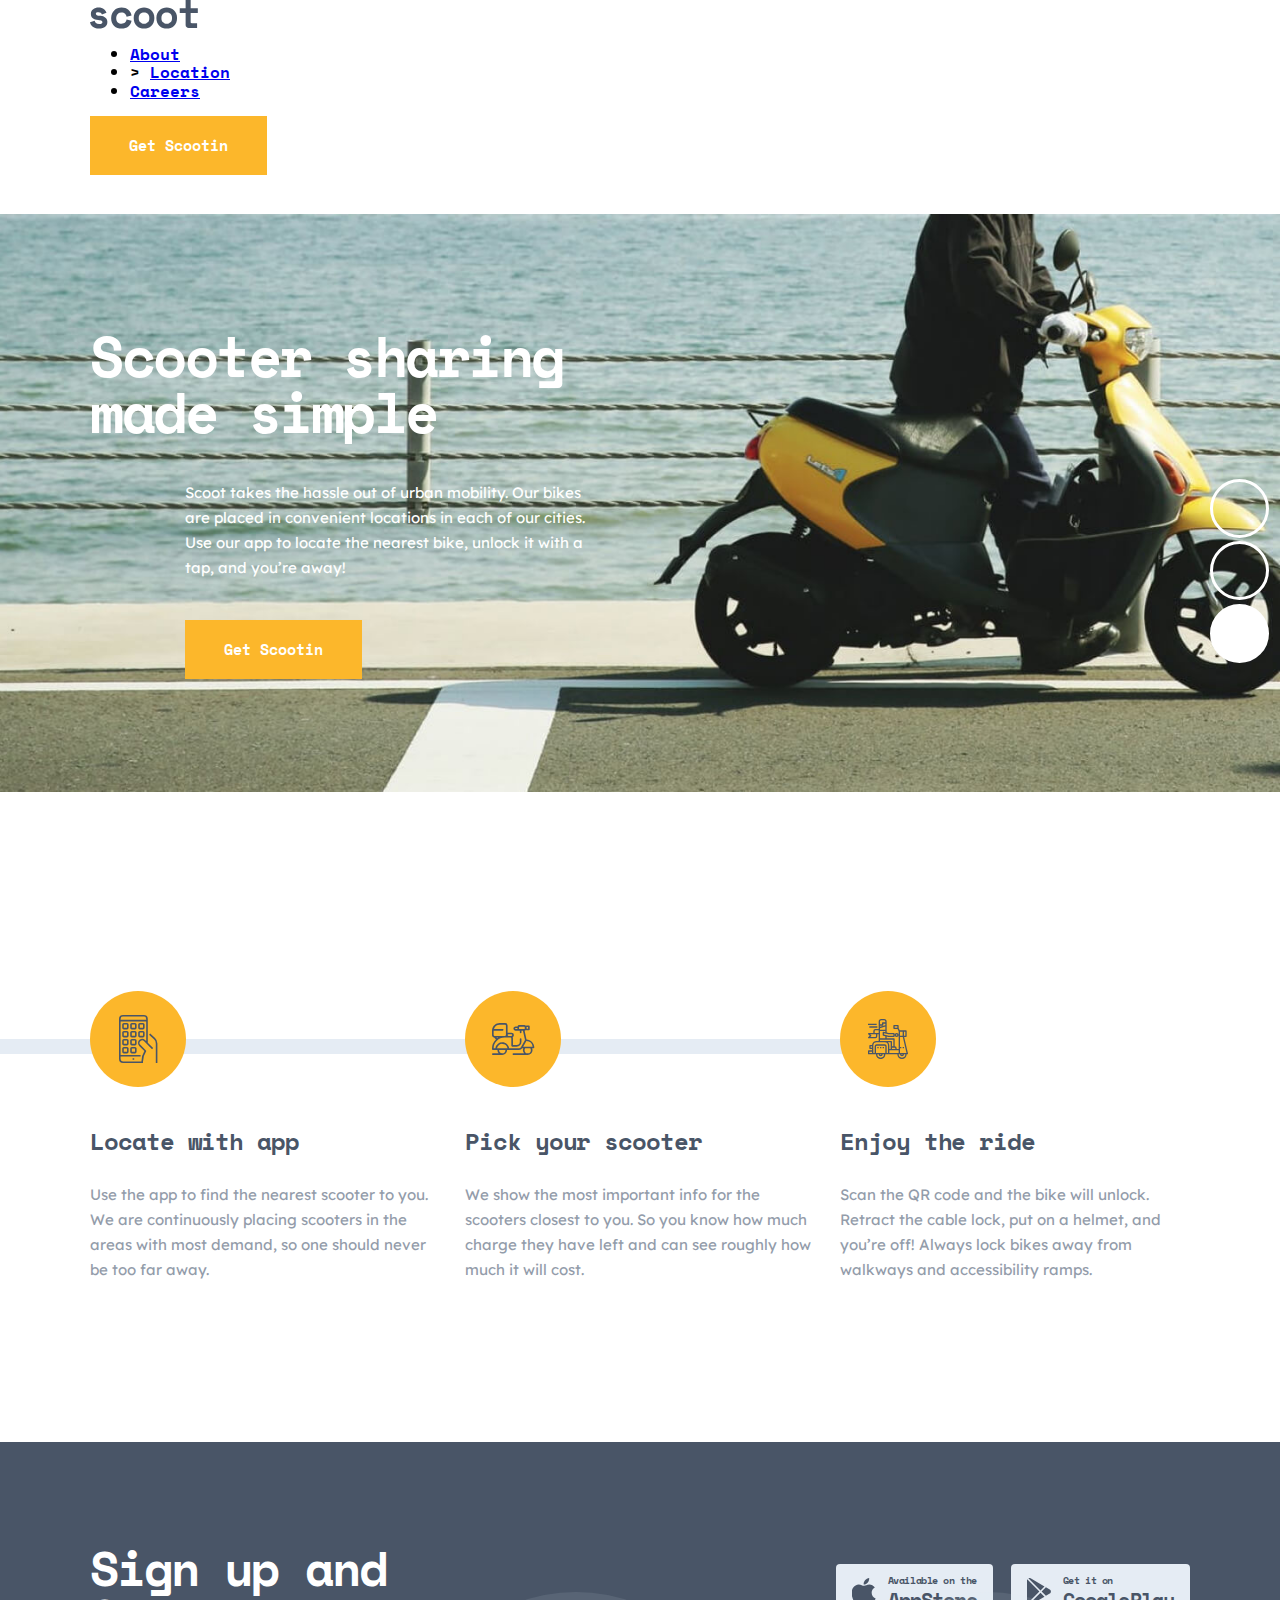
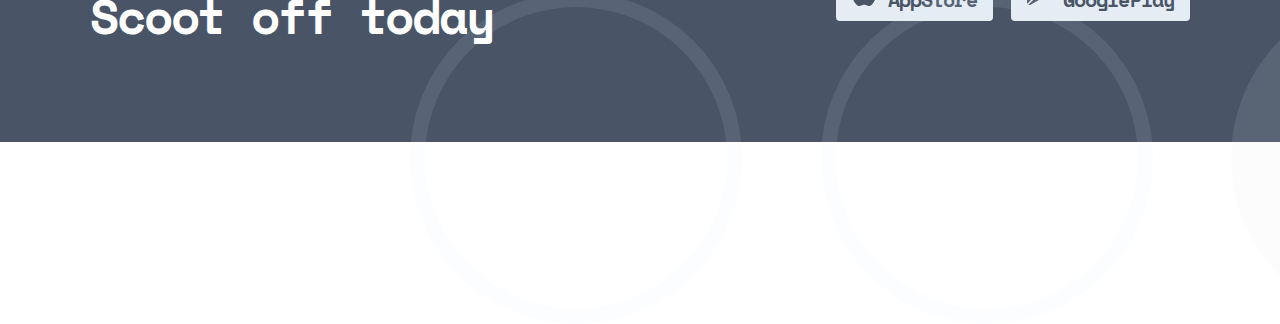
==== index.html @ a2cdd66a "Article finish" ====
<!DOCTYPE html>
<html lang="en">
<head>
    <meta charset="UTF-8">
    <meta http-equiv="X-UA-Compatible" content="IE=edge">
    <meta name="viewport" content="width=device-width, initial-scale=1.0">
    <title>scoot-multi-page-website</title>

    <link rel="stylesheet" href="./css/normalize.css">
    <link rel="stylesheet" href="./css/style.css">

    <!-- <link rel="stylesheet" href="./css/main.min.css"> -->
</head>
<body>

    <!-- Header start -->
    <header class="site-header">
        <header class="site-header">
            <div class="container">
                <div class="site-header__wrapper">
                    <div class="site-header__inner">
                        <a href="#">
                            <img src="./images/logo-black.svg" alt="site logo">
                        </a>
                        <nav class="sitenav">
                            <ul class="sitenav-list">
                            <li class="sitenav-item">
                                <a class="sitenav-link" href="#">About</a>
                                </li>
                                <li class="sitenav-item">>
                                    <a class="sitenav-link" href="#">Location</a>
                                </li>
                                <li class="sitenav-item">
                                <a class="sitenav-link" href="#">Careers</a>
                                </li>
                            </ul>
                        </nav>
                    </div>
                    <a class="scoot-link" href="#">Get Scootin</a>
                </div>
            </div>
        </header>
    </header>
    <!-- Header finish -->

    <!-- Main start -->
    <main class="site-main">
        <!-- Hero section start  -->
        <section class="hero-section">
            <div class="container">
                <div class="hero-section__textbox">
                    <h1 class="hero-section__text">
                        Scooter sharing made simple
                    </h1>
                    <div class="hero-section__descriptionbox">
                        <p class="hero-section__description">
                            Scoot takes the hassle out of urban mobility. Our bikes are placed in convenient locations in each of our cities. Use our app to locate the nearest bike, unlock it with a tap, and you’re away!
                        </p>
                        <a class="scoot-link" href="#">Get Scootin</a>
                    </div>
                </div>
                <div class="hero-section__circlebox">
                    <span class="hero-section__circle"></span>
                    <span class="hero-section__circle"></span>
                    <span class="hero-section__circle"></span>
                </div>
            </div>
        </section>
        <!-- Hero section finish  -->

        <section class="description-app">
            <div class="container">
                <span class="description-app__line"></span>
                <ul class="description-app__list">
                    <li class="description-app__item">
                        <h3 class="description-app__text">
                            Locate with app
                        </h3>
                        <p class="description-app__description">
                            Use the app to find the nearest scooter to you. We are continuously placing scooters in the areas with most demand, so one should never be too far away. 
                        </p>
                    </li>
                    <li class="description-app__item">
                        <h3 class="description-app__text">
                            Pick your scooter
                        </h3>
                        <p class="description-app__description">
                            We show the most important info for the scooters closest to you. So you know how much charge they have left and can see roughly how much it will cost.
                        </p>
                    </li>
                    <li class="description-app__item">
                        <h3 class="description-app__text">
                            Enjoy the ride
                        </h3>
                        <p class="description-app__description">
                            Scan the QR code and the bike will unlock. Retract the cable lock, put on a helmet, and you’re off! Always lock bikes away from walkways and accessibility ramps.
                        </p>
                    </li>
                </ul>

            </div>
        </section>

        


        <article class="site-article">
            <div class="container">
                <div class="site-article__box">
                    <div class="site-article__textbox">
                        <h2 class="site-article__text">
                            Sign up and Scoot off today
                        </h2>
                    </div>
                    <div class="site-article__links">
                        <a class="site-article__link site-article__link--apple" href="https://apps.apple.com/us/app/scoot-mobile/id898287610" target="blank">
                            <span class="site-article__link-textbox">
                                <span class="site-article__link-text">Available on the</span>
                                <span class="site-article__link-text site-article__link-text--bold">AppStore</span>
                            </span>
                        </a>
                        <a class="site-article__link site-article__link--google-play" href="https://play.google.com/store/apps/details?id=com.flyscoot.android&hl=ru&gl=US" target="blank">
                            <span class="site-article__link-textbox">
                                Get it on
                                <span class="site-article__link-text site-article__link-text--bold">GooglePlay</span>
                            </span>
                        </a>
                    </div>
                </div>
                <div class="site-article__circlebox">
                    <span class="site-article__circle"></span>
                    <span class="site-article__circle"></span>
                    <span class="site-article__circle"></span>
                </div>
            </div>
        </article>
    </main>
    <!-- Main finish  -->

    <!-- Footer start -->
    <footer class="site-footer">

    </footer>
    <!-- Footer finish -->
</body>
</html>
---- css/style.css ----
/* ROOT */
:root{
    --main-font-family: "Space Mono", "Courier New", monospace;
    --description-font-family:  "Lexend Deca", "Arial", sans-serif;
    --main-bold-font-weight: 700;
    --description-font-weight: 400;
    --main-body-bg-color: #fff;
    --main-link-bg-color: #fcb72b;
    --main-text-color: #495567;
    --main-description-color: #939caa;
    --main-details-bg-color: #F2F5F9;;
    --main-circle-bg-color: #e5ecf4;
}

@font-face {
    font-family: "Lexend Deca";
    font-style: normal;
    font-weight: 400;
    font-display: swap;
    src: 
    url("../fonts/lexend-deca-v17-latin-regular.woff2") format("woff2"), 
    url("../fonts/lexend-deca-v17-latin-regular.woff") format("woff"); 
}


@font-face {
    font-family: "Space Mono";
    font-style: normal;
    font-weight: 700;
    font-display: swap;
    src: 
    url("../fonts/space-mono-v11-latin-700.woff2") format("woff2"), 
    url("../fonts/space-mono-v11-latin-700.woff") format("woff"); 
}

*{
    box-sizing: border-box;
}

html{
    height: 100%;
}

img{
    display: block;
    height: auto;
}

body{
    display: flex;
    flex-direction: column;
    height: 100%;
    margin: 0;
    font-family: var(--main-font-family);
    font-weight: var(--main-bold-font-weight);
    background-color: var(--main-body-bg-color);
}

.container{
    max-width: 1140px;
    margin: 0 auto;
    padding: 0 20px;
}

/* PAGE 1: HOME-----------------------------------  */


.site-main{
    flex-grow: 1;
}

.hero-section {
    position: relative;
    top: 0;
    left: 0;
    padding-top: 153px;
    padding-bottom: 152px;
    background-image: url("../images/Hero-bg-img.jpg");
    background-repeat: no-repeat;
    background-size: contain;
    background-position: center;
}
@media
only screen and (-webkit-min-device-pixel-ratio: 2),
only screen and (   min--moz-device-pixel-ratio: 2),
only screen and (     -o-min-device-pixel-ratio: 2/1),
only screen and (        min-device-pixel-ratio: 2),
only screen and (                min-resolution: 192dpi),
only screen and (                min-resolution: 2dppx) {
    .hero-section{
        background-image: url("../images/Hero-bg-img@2x.jpg");
    }
}

.hero-section__textbox {
    width: 500px;
    margin-right: auto;
}

.hero-section__text {
    margin-top: 0;
    margin-bottom: 40px;
    font-size: 56px;
    line-height: 56px;

    letter-spacing: -2.5px;
    
    color: var(--main-body-bg-color);
}

.hero-section__descriptionbox {
    width: 405px;
    margin-left: auto;
}
.hero-section__descriptionbox::before {
    position: absolute;
    right: calc(50% + 525px);
    bottom: 292px;
    display: inline-block;
    width: 203px;
    height: 15px;
    background-image: url("../images/hero-yellow-line.svg");
    background-position: center;
    background-repeat: no-repeat;
    content: "";
}
.hero-section__descriptionbox::after {
    position: absolute;
    left: calc(50% - 20px);
    bottom: 157px;
    display: inline-block;
    width: 455px;
    height: 150px;
    background-image: url("../images/hero-arrow.svg");
    background-position: center;
    background-repeat: no-repeat;
    content: "";
}

.hero-section__description {
    margin-top: 0;
    margin-bottom: 40px;
    font-family: var(--description-font-family);
    font-weight: var(--description-font-weight);
    font-size: 15px;
    line-height: 25px;

    
    color: var(--main-body-bg-color);
}

.scoot-link {
    display: inline-block;
    width: 177px;   
    padding: 14px 14px;
    font-size: 15px;
    line-height: 25px;

    text-decoration: none;  
    text-align: center;
    
    color: var(--main-body-bg-color);
    background-color: var(--main-link-bg-color);
    border: 3px solid var(--main-link-bg-color);
    transition: 0.3s ease;
}
.scoot-link:hover {
    color: var(--main-link-bg-color);
    background-color: transparent;
}

.hero-section__circlebox {
    position: absolute;
    bottom: 165px;
    left: calc(50% + 570px);
}

.hero-section__circle {
    display: inline-block;
    width: 59px;
    height: 59px;
    border-radius: 50%;
    border: 3px solid var(--main-body-bg-color);
}
.hero-section__circle:last-child {
    background-color: var(--main-body-bg-color);
}

.description-app {
    position: relative;
    top: 0;
    left: 0;
    padding: 160px 0;
}

.description-app__line {
    position: absolute;
    z-index: -1;
    top: 208px;
    right: calc(50% - 215px);
    display: inline-block;
    width: 974px;
    height: 15px;
    background-color: var(--main-circle-bg-color);
}

.description-app__list {
    display: flex;
    align-items: center;
    justify-content: space-between;
    list-style: none;
    margin: 0;
    padding: 0;
}

.description-app__item {
    width: 350px;
}
.description-app__item:nth-child(2) {
    margin: 0 15px;
}
.description-app__item::before {
    display: block;
    width: 96px;
    height: 96px;
    background-color: var(--main-link-bg-color);
    border-radius: 50%;
    background-repeat: no-repeat;
    background-position: center;
    content: "";
}
.description-app__item:nth-child(1):before {
    background-image: url("../images/mini-phone.svg");
}
.description-app__item:nth-child(2):before {
    background-image: url("../images/mini-scoot.svg");
}
.description-app__item:nth-child(3):before {
    background-image: url("../images/mini-cooryer.svg");
}


.description-app__text {
    margin-top: 40px;
    margin-bottom: 27px;
    font-size: 24px;
    line-height: 28px;

    letter-spacing: -1.07143px;
    
    color: var(--main-text-color);
}

.description-app__description {
    margin: 0;
    font-family: var(--description-font-family);
    font-style: normal;
    font-weight: var(--description-font-weight);
    font-size: 15px;
    line-height: 25px;

    color: var(--main-description-color);
}






/* ARTICLE  */

.site-article {
    position: relative;
    top: 0;
    left: 0;
    padding: 102px 0;
    background-color: var(--main-text-color);
}

.site-article__box {
    display: flex;
    align-items: center;
    justify-content: space-between;
}

.site-article__textbox {
    width: 415px;
    margin-top: auto;
}

.site-article__text {
    margin: 0;
    font-size: 48px;
    line-height: 48px;

    letter-spacing: -2.14286px;
    
    color: var(--main-body-bg-color);
    
}

.site-article__links{
    display: flex;
    align-items: center;    
}

.site-article__link {
    display: flex;
    align-items: center;
    margin-left: 18px;
    padding: 9px 16px;
    font-size: 10px;
    line-height: 15px;

    text-decoration: none;
    letter-spacing: -0.446429px;
    
    color: var(--main-text-color);
    background-color: var(--main-circle-bg-color);
    border-radius: 4px;
}

.site-article__link-textbox{
    display: flex;
    flex-direction: column;
}


.site-article__link--apple:before {
    display: inline-block;
    width: 24.27px;
    height: 28px;
    margin-right: 12px;
    background-image: url("../images/apple.svg");
    background-repeat: no-repeat;
    background-position: center;
    content: "";
}
.site-article__link--google-play::before {
    display: inline-block;
    width: 24.27px;
    height: 28px;
    margin-right: 12px;
    background-image: url("../images/google-app-store.svg");
    background-repeat: no-repeat;
    background-position: center;
    content: "";
}

.site-article__link-text--bold {
    display: block;
    font-size: 20px;
    line-height: 24px;

    letter-spacing: -0.892857px;
    
    color: var(--main-text-color);
}


.site-article__circlebox {
    position: absolute;
    top: 150px;
    left: calc(50% - 230px);
    display: flex;
    align-items: center;
    justify-content: space-between;
    width: 1153px;
}

.site-article__circle {
    display: inline-block;
    width: 332px;
    height: 332px;
    opacity: 0.1;
    border: 15px solid var(--main-circle-bg-color);
    border-radius: 50%;
}
.site-article__circle:last-child {
    background-color: var(--main-circle-bg-color);
}


/* PAGE 2: ABOUT-----------------------------------  */




/* PAGE 3: CAREERS-----------------------------------  */





/* PAGE 4: LOCATION-----------------------------------  */
---- css/main.min.css ----
button,hr,input{overflow:visible}progress,sub,sup{vertical-align:baseline}[type=checkbox],[type=radio],legend{box-sizing:border-box;padding:0}html{line-height:1.15;-webkit-text-size-adjust:100%}body{margin:0}details,main{display:block}h1{font-size:2em;margin:.67em 0}hr{box-sizing:content-box;height:0}code,kbd,pre,samp{font-family:monospace,monospace;font-size:1em}a{background-color:transparent}abbr[title]{border-bottom:none;text-decoration:underline;text-decoration:underline dotted}b,strong{font-weight:bolder}small{font-size:80%}sub,sup{font-size:75%;line-height:0;position:relative}sub{bottom:-.25em}sup{top:-.5em}img{border-style:none}button,input,optgroup,select,textarea{font-family:inherit;font-size:100%;line-height:1.15;margin:0}button,select{text-transform:none}[type=button],[type=reset],[type=submit],button{-webkit-appearance:button}[type=button]::-moz-focus-inner,[type=reset]::-moz-focus-inner,[type=submit]::-moz-focus-inner,button::-moz-focus-inner{border-style:none;padding:0}[type=button]:-moz-focusring,[type=reset]:-moz-focusring,[type=submit]:-moz-focusring,button:-moz-focusring{outline:ButtonText dotted 1px}fieldset{padding:.35em .75em .625em}legend{color:inherit;display:table;max-width:100%;white-space:normal}textarea{overflow:auto}[type=number]::-webkit-inner-spin-button,[type=number]::-webkit-outer-spin-button{height:auto}[type=search]{-webkit-appearance:textfield;outline-offset:-2px}[type=search]::-webkit-search-decoration{-webkit-appearance:none}::-webkit-file-upload-button{-webkit-appearance:button;font:inherit}summary{display:list-item}[hidden],template{display:none}
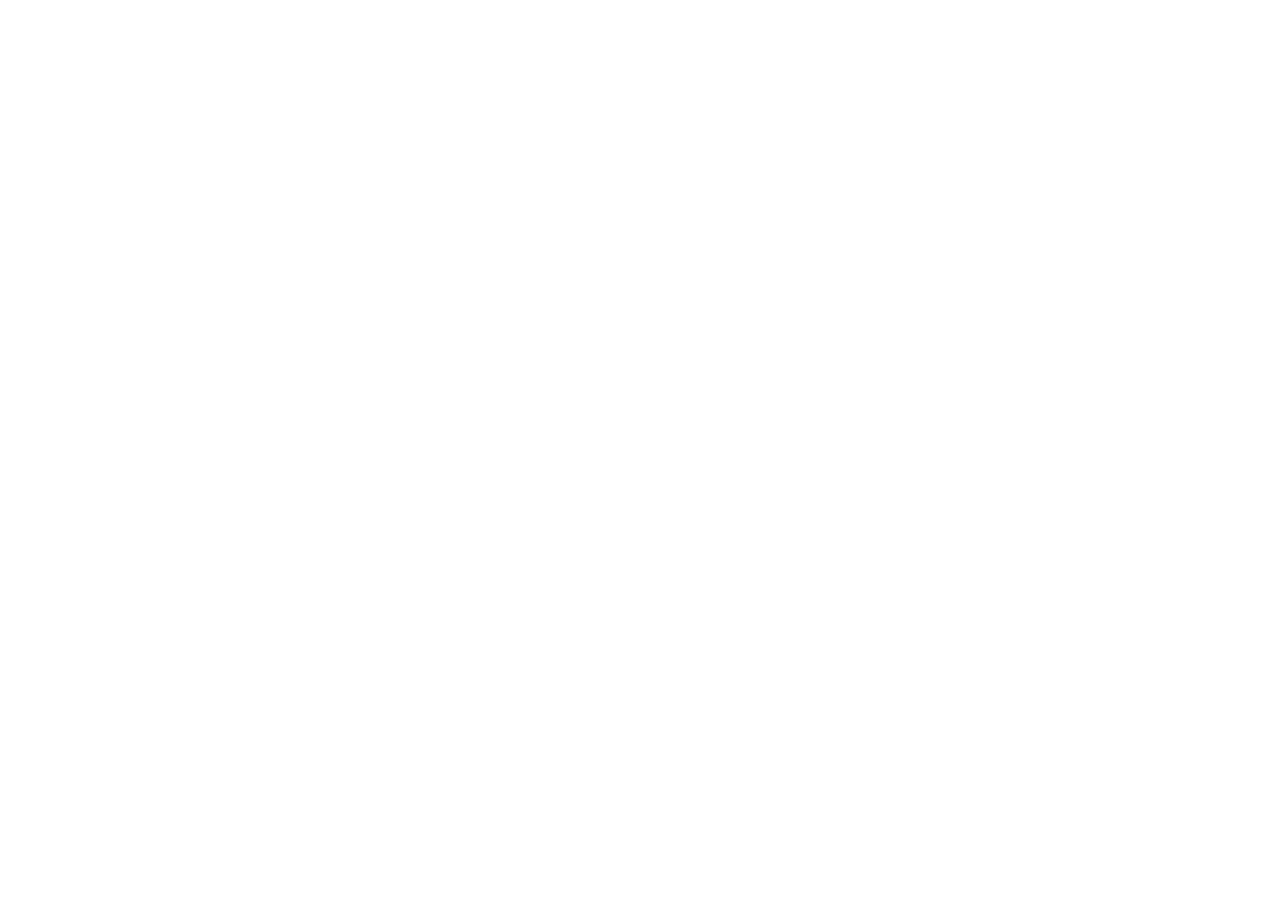
==== commit 08a50570: "add about page" ====
--- a/index.html
+++ b/index.html
@@ -4,143 +4,34 @@
     <meta charset="UTF-8">
     <meta http-equiv="X-UA-Compatible" content="IE=edge">
     <meta name="viewport" content="width=device-width, initial-scale=1.0">
-    <title>scoot-multi-page-website</title>
-
+    <title></title>
     <link rel="stylesheet" href="./css/normalize.css">
-    <link rel="stylesheet" href="./css/style.css">
-
+    <link rel="stylesheet" href="./css/main.css">
     <!-- <link rel="stylesheet" href="./css/main.min.css"> -->
 </head>
 <body>
+    <!-- site header start -->
+    <header class="site-header">
+        
+    </header>
+    <!-- site header finish -->
+    
+    <!-- site main start -->
+    <main class="site-main">
+        <!-- hero section start -->
+        <section class="hero">
+            
+        </section>
+        <!-- hero section finish -->
+        
+    </main>
+    <!-- site main finish -->
+    
+    <!-- site footer start -->
+    <footer class="site-footer">
+        
+    </footer>
+    <!-- site footer finish -->
 
-    <!-- Header start -->
-    <header class="site-header">
-        <header class="site-header">
-            <div class="container">
-                <div class="site-header__wrapper">
-                    <div class="site-header__inner">
-                        <a href="#">
-                            <img src="./images/logo-black.svg" alt="site logo">
-                        </a>
-                        <nav class="sitenav">
-                            <ul class="sitenav-list">
-                            <li class="sitenav-item">
-                                <a class="sitenav-link" href="#">About</a>
-                                </li>
-                                <li class="sitenav-item">>
-                                    <a class="sitenav-link" href="#">Location</a>
-                                </li>
-                                <li class="sitenav-item">
-                                <a class="sitenav-link" href="#">Careers</a>
-                                </li>
-                            </ul>
-                        </nav>
-                    </div>
-                    <a class="scoot-link" href="#">Get Scootin</a>
-                </div>
-            </div>
-        </header>
-    </header>
-    <!-- Header finish -->
-
-    <!-- Main start -->
-    <main class="site-main">
-        <!-- Hero section start  -->
-        <section class="hero-section">
-            <div class="container">
-                <div class="hero-section__textbox">
-                    <h1 class="hero-section__text">
-                        Scooter sharing made simple
-                    </h1>
-                    <div class="hero-section__descriptionbox">
-                        <p class="hero-section__description">
-                            Scoot takes the hassle out of urban mobility. Our bikes are placed in convenient locations in each of our cities. Use our app to locate the nearest bike, unlock it with a tap, and you’re away!
-                        </p>
-                        <a class="scoot-link" href="#">Get Scootin</a>
-                    </div>
-                </div>
-                <div class="hero-section__circlebox">
-                    <span class="hero-section__circle"></span>
-                    <span class="hero-section__circle"></span>
-                    <span class="hero-section__circle"></span>
-                </div>
-            </div>
-        </section>
-        <!-- Hero section finish  -->
-
-        <section class="description-app">
-            <div class="container">
-                <span class="description-app__line"></span>
-                <ul class="description-app__list">
-                    <li class="description-app__item">
-                        <h3 class="description-app__text">
-                            Locate with app
-                        </h3>
-                        <p class="description-app__description">
-                            Use the app to find the nearest scooter to you. We are continuously placing scooters in the areas with most demand, so one should never be too far away. 
-                        </p>
-                    </li>
-                    <li class="description-app__item">
-                        <h3 class="description-app__text">
-                            Pick your scooter
-                        </h3>
-                        <p class="description-app__description">
-                            We show the most important info for the scooters closest to you. So you know how much charge they have left and can see roughly how much it will cost.
-                        </p>
-                    </li>
-                    <li class="description-app__item">
-                        <h3 class="description-app__text">
-                            Enjoy the ride
-                        </h3>
-                        <p class="description-app__description">
-                            Scan the QR code and the bike will unlock. Retract the cable lock, put on a helmet, and you’re off! Always lock bikes away from walkways and accessibility ramps.
-                        </p>
-                    </li>
-                </ul>
-
-            </div>
-        </section>
-
-        
-
-
-        <article class="site-article">
-            <div class="container">
-                <div class="site-article__box">
-                    <div class="site-article__textbox">
-                        <h2 class="site-article__text">
-                            Sign up and Scoot off today
-                        </h2>
-                    </div>
-                    <div class="site-article__links">
-                        <a class="site-article__link site-article__link--apple" href="https://apps.apple.com/us/app/scoot-mobile/id898287610" target="blank">
-                            <span class="site-article__link-textbox">
-                                <span class="site-article__link-text">Available on the</span>
-                                <span class="site-article__link-text site-article__link-text--bold">AppStore</span>
-                            </span>
-                        </a>
-                        <a class="site-article__link site-article__link--google-play" href="https://play.google.com/store/apps/details?id=com.flyscoot.android&hl=ru&gl=US" target="blank">
-                            <span class="site-article__link-textbox">
-                                Get it on
-                                <span class="site-article__link-text site-article__link-text--bold">GooglePlay</span>
-                            </span>
-                        </a>
-                    </div>
-                </div>
-                <div class="site-article__circlebox">
-                    <span class="site-article__circle"></span>
-                    <span class="site-article__circle"></span>
-                    <span class="site-article__circle"></span>
-                </div>
-            </div>
-        </article>
-    </main>
-    <!-- Main finish  -->
-
-    <!-- Footer start -->
-    <footer class="site-footer">
-
-    </footer>
-    <!-- Footer finish -->
 </body>
 </html>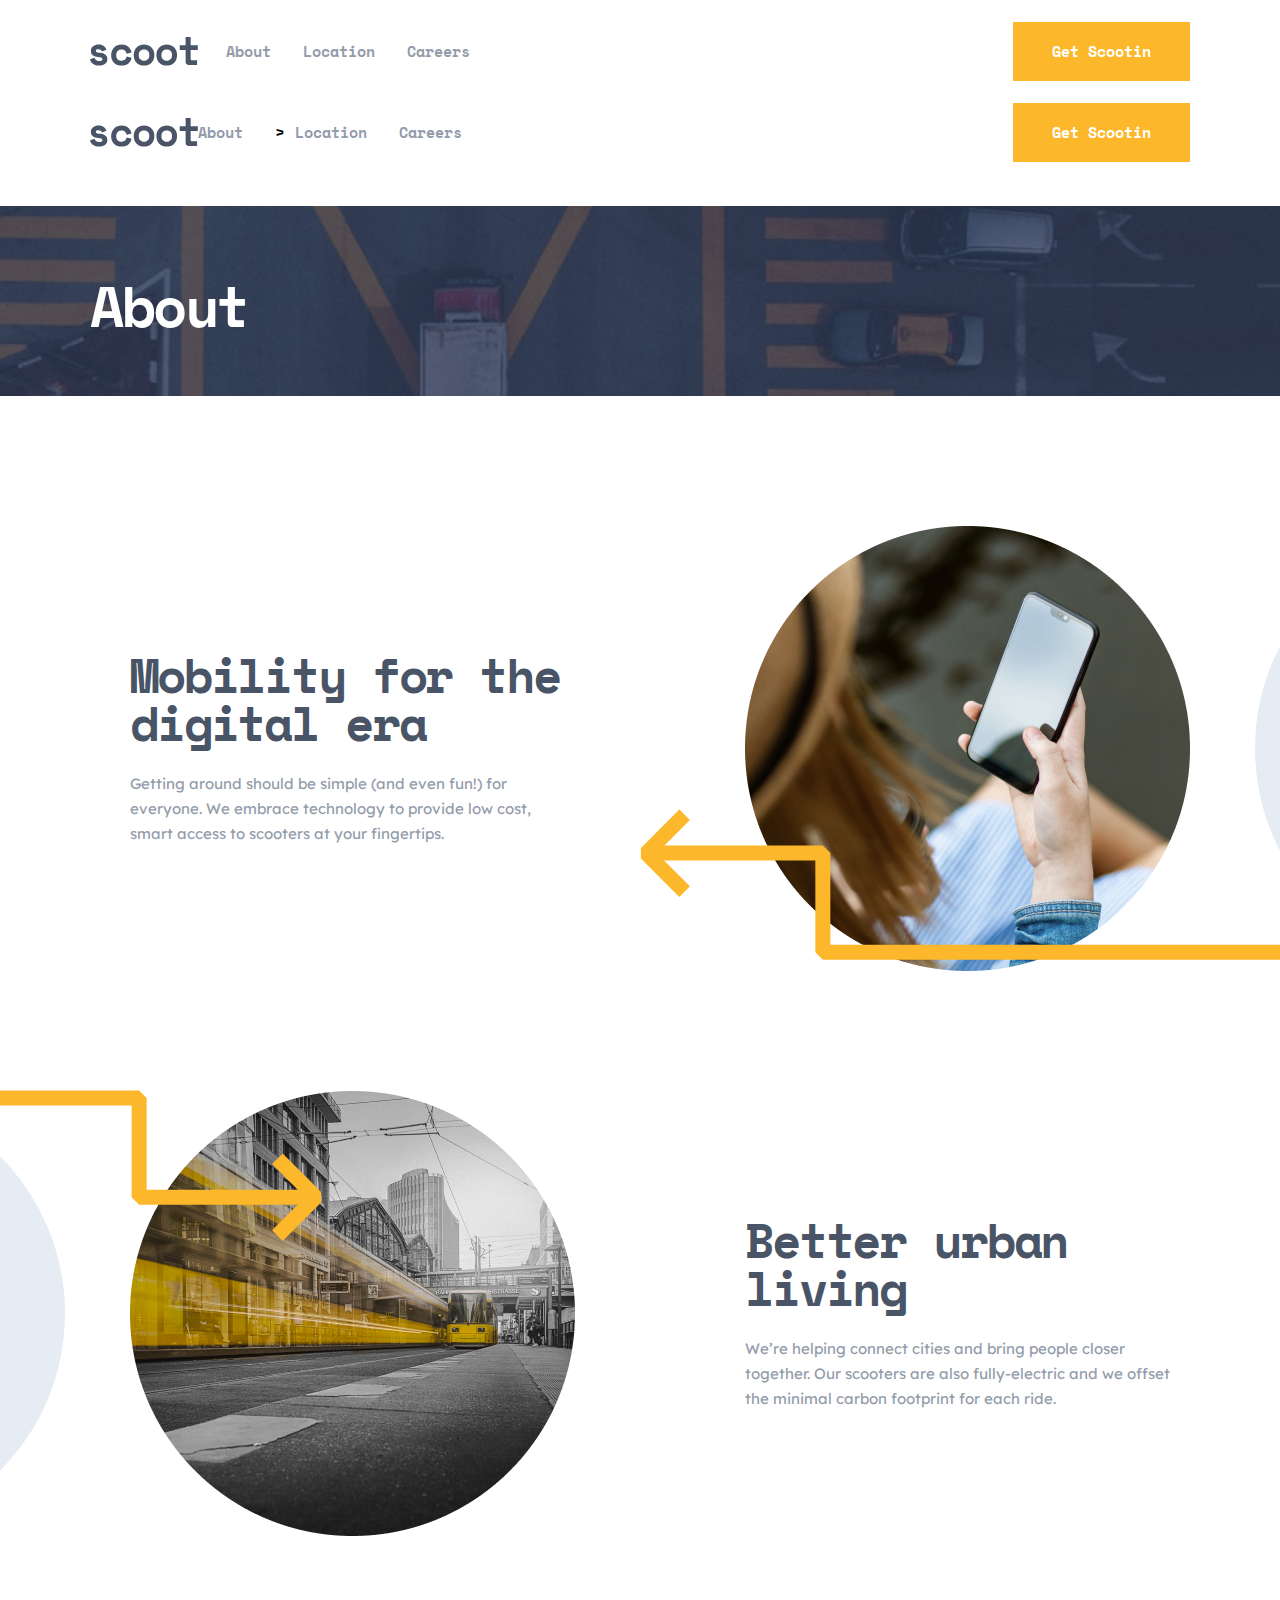
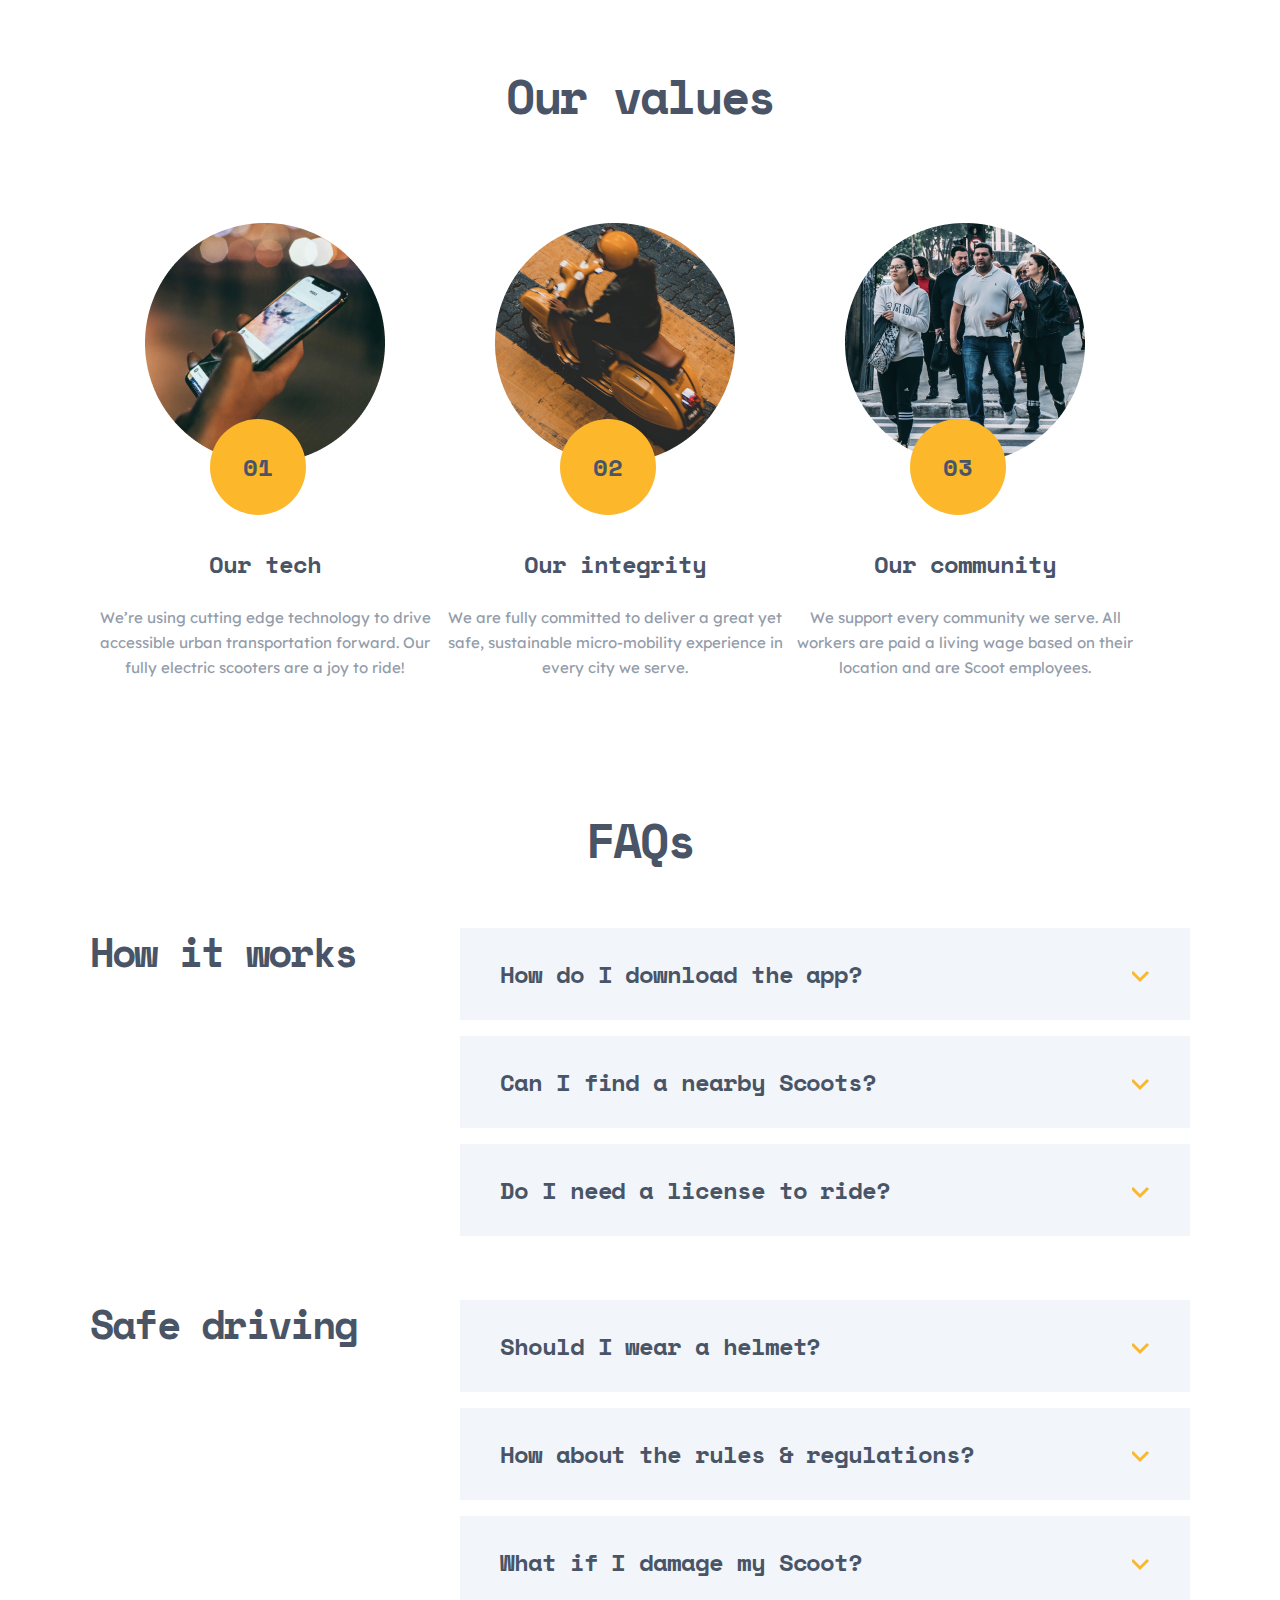
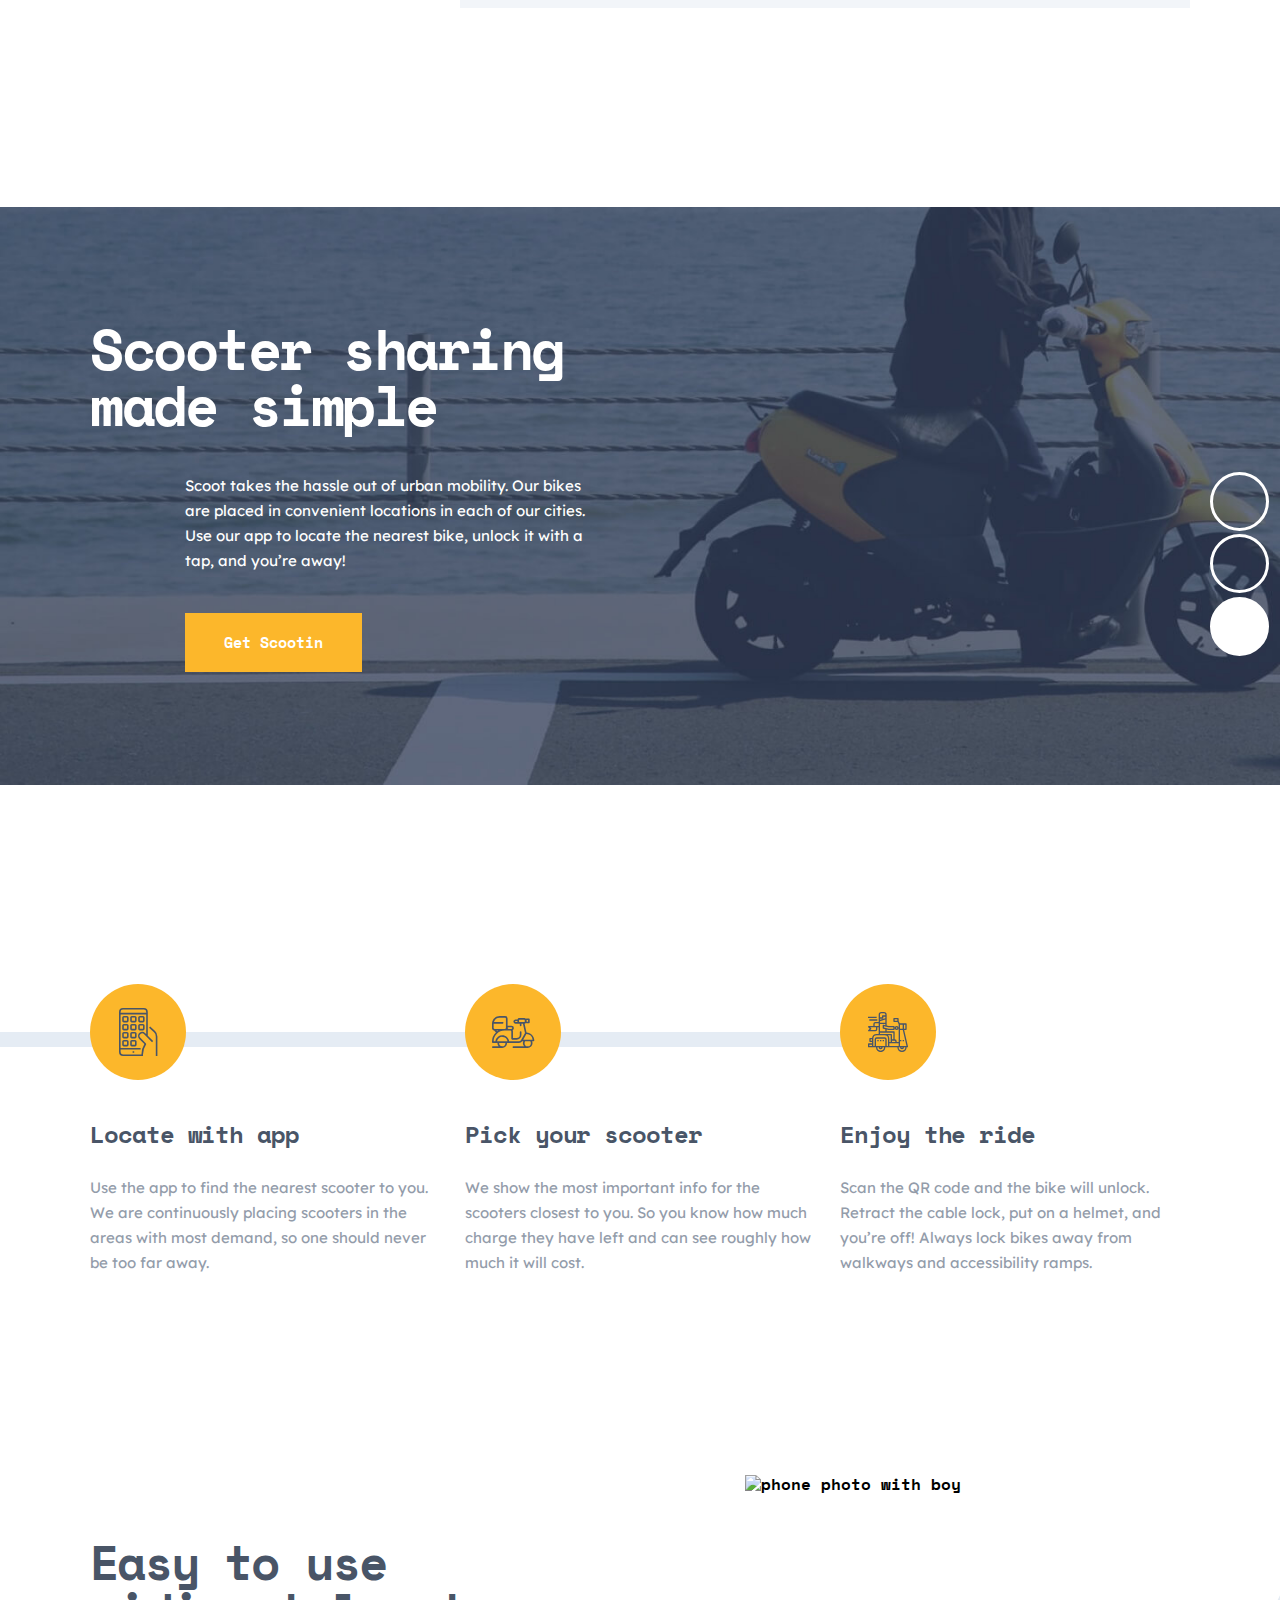
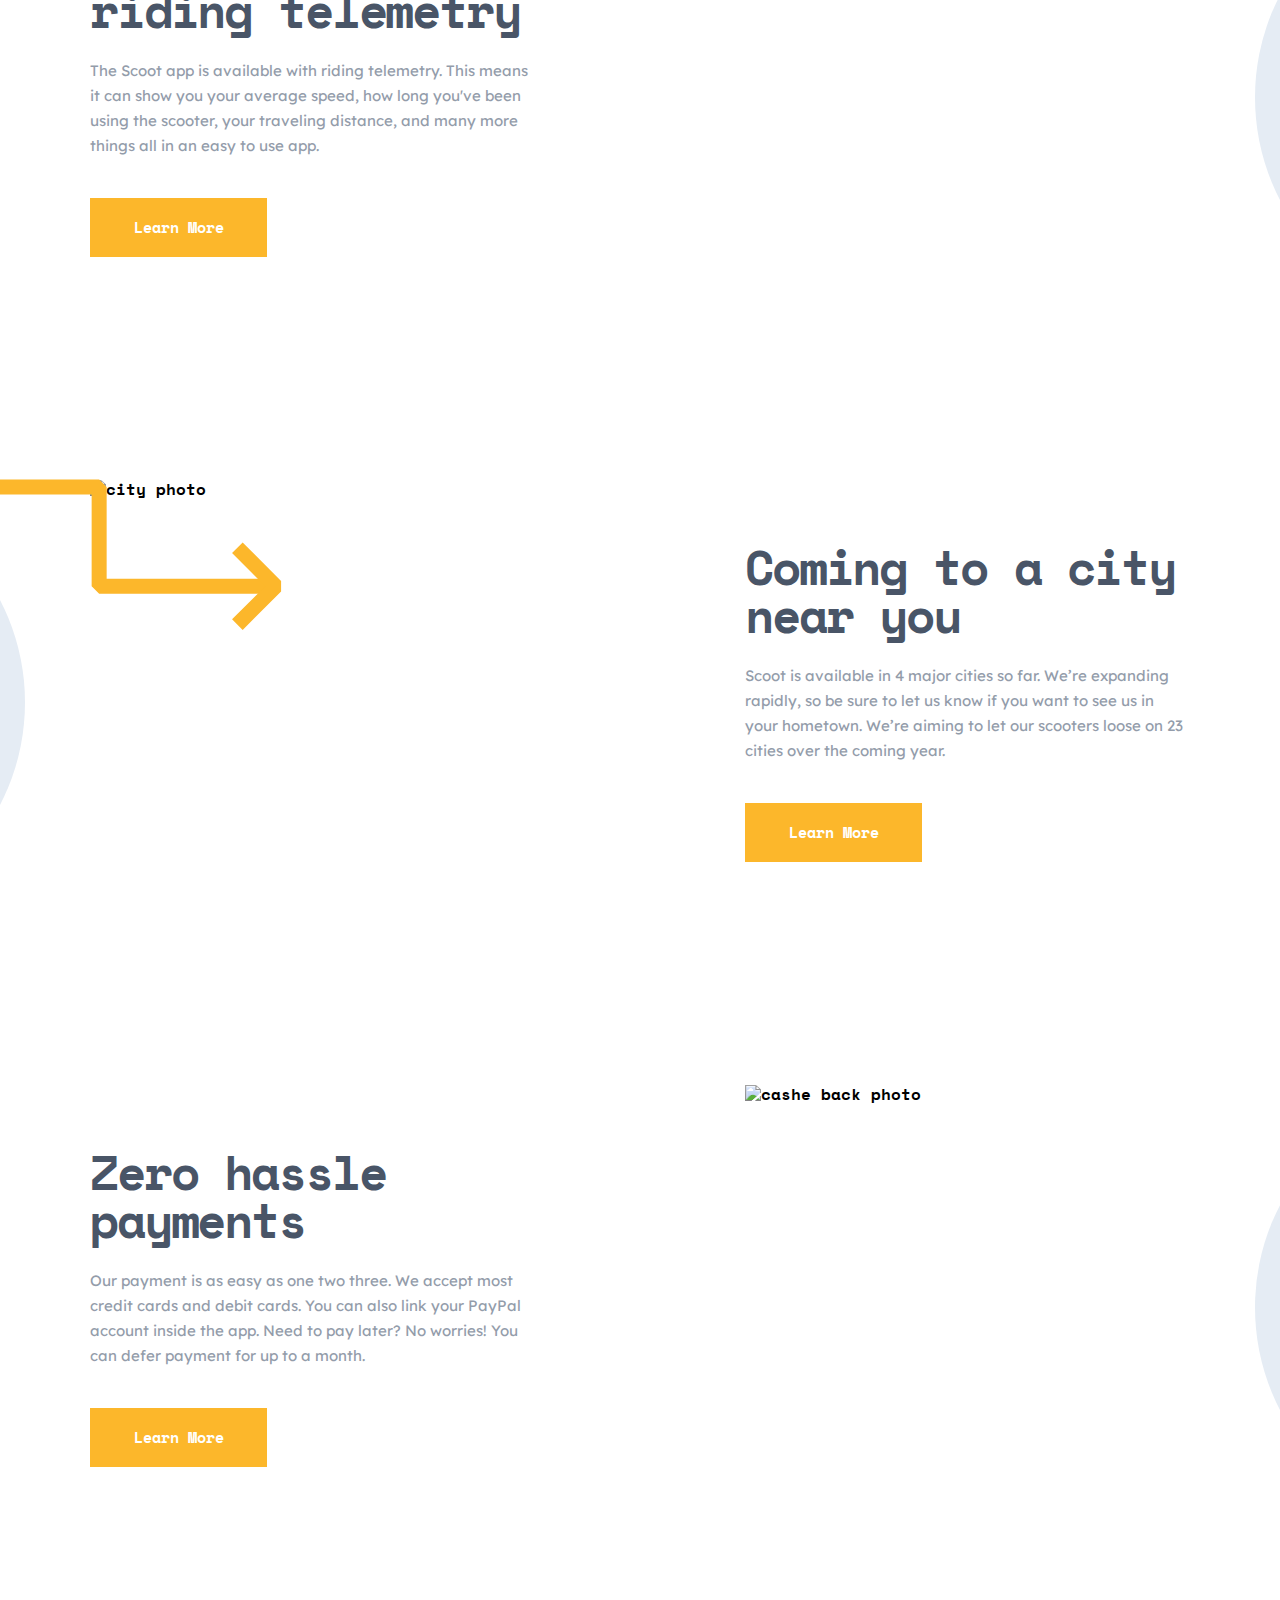
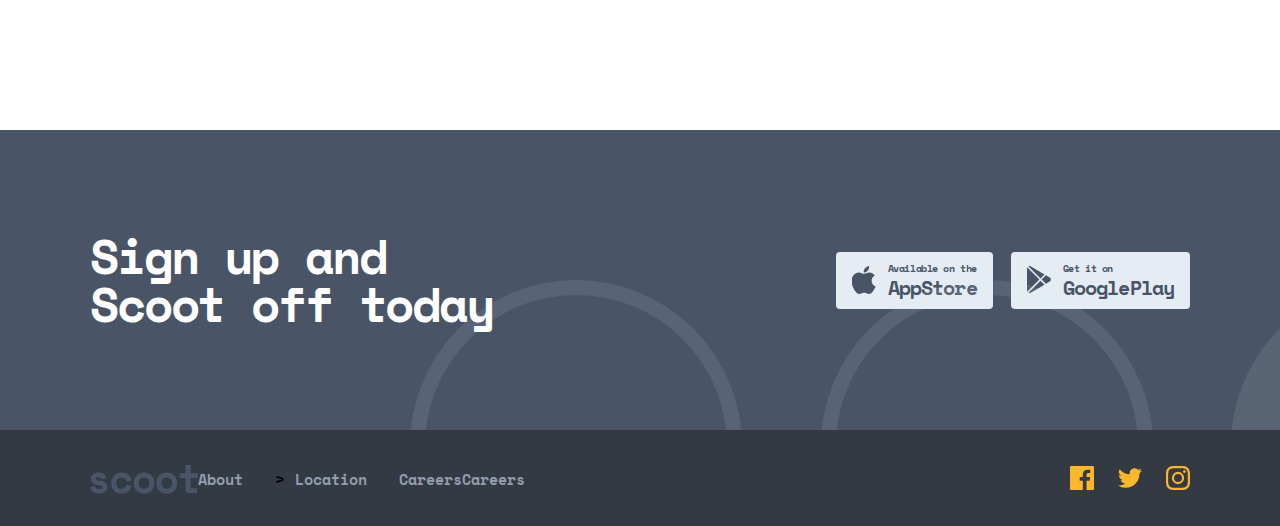
==== commit 6698c4f9: "Merge branch 'main' of https://github.com/AzamatXakimov/Scoot-multi-page-website" ====
--- a/index.html
+++ b/index.html
@@ -4,34 +4,366 @@
     <meta charset="UTF-8">
     <meta http-equiv="X-UA-Compatible" content="IE=edge">
     <meta name="viewport" content="width=device-width, initial-scale=1.0">
-    <title></title>
+    <title>scoot-multi-page-website</title>
+    
     <link rel="stylesheet" href="./css/normalize.css">
-    <link rel="stylesheet" href="./css/main.css">
+    <link rel="stylesheet" href="./css/style.css">
+    
     <!-- <link rel="stylesheet" href="./css/main.min.css"> -->
 </head>
 <body>
-    <!-- site header start -->
+    
+    <!-- Header start -->
     <header class="site-header">
-        
+        <div class="container">
+            <div class="site-header__wrapper">
+                <div class="site-header__inner">
+                    <a class="logo" href="#">
+                        <img class="logo-img" src="./images/logo-black.svg" alt="site logo">
+                    </a>
+                    <nav class="sitenav">
+                        <ul class="sitenav-list">
+                            <li class="sitenav-item">
+                                <a class="sitenav-link" href="#">About</a>
+                            </li>
+                            <li class="sitenav-item">
+                                <a class="sitenav-link" href="#">Location</a>
+                            </li>
+                            <li class="sitenav-item">
+                                <a class="sitenav-link" href="#">Careers</a>
+                            </li>
+                        </ul>
+                    </nav>
+                </div>
+                <a class="scoot-link" href="#">Get Scootin</a>
+            </div>
+        </div>
+        <header class="site-header">
+            <div class="container">
+                <div class="site-header__wrapper">
+                    <div class="site-header__inner">
+                        <a href="#">
+                            <img src="./images/logo-black.svg" alt="site logo">
+                        </a>
+                        <nav class="sitenav">
+                            <ul class="sitenav-list">
+                            <li class="sitenav-item">
+                                <a class="sitenav-link" href="#">About</a>
+                                </li>
+                                <li class="sitenav-item">>
+                                    <a class="sitenav-link" href="#">Location</a>
+                                </li>
+                                <li class="sitenav-item">
+                                <a class="sitenav-link" href="#">Careers</a>
+                                </li>
+                            </ul>
+                        </nav>
+                    </div>
+                    <a class="scoot-link" href="#">Get Scootin</a>
+                </div>
+            </div>
+        </header>
     </header>
-    <!-- site header finish -->
-    
-    <!-- site main start -->
+    <!-- Header finish -->
+    
+    <!-- Main start -->
     <main class="site-main">
-        <!-- hero section start -->
-        <section class="hero">
-            
-        </section>
-        <!-- hero section finish -->
+        <!-- Hero section start  -->
+        <section class="about-hero">
+            <div class="container">
+                <h2 class="about-hero__title">About</h2>
+                <ul class="about-hero__list">
+                    <li class="about-hero__item">
+                        <img class="about-hero__item-img" src="./images/phone.png" alt="phone photo with girl">
+                        <div class="about-hero__item-inner">
+                            <h3 class="about-hero__item-title">Mobility for the digital era</h3>
+                            <p class="about-hero__item-desc">Getting around should be simple (and even fun!) for everyone. We embrace technology to provide low cost, smart access to scooters at your fingertips.</p>
+                        </div>
+                    </li>
+                    <li class="about-hero__item">
+                        <img class="about-hero__item-img" src="./images/bus.png" alt="bus photo">
+                        <div class="about-hero__item-inner">
+                            <h3 class="about-hero__item-title">Better urban living</h3>
+                            <p class="about-hero__item-desc">We’re helping connect cities and bring people closer together. Our scooters are also fully-electric and we offset the minimal carbon footprint for each ride.</p>
+                        </div>
+                    </li>
+                </ul>
+            </div>
+        </section>
+        <!-- Hero section finish  -->
+        
+        
+        
+        
+        <!-- our values section start  -->
+        <section class="our-values">
+            <div class="container">
+                <h2 class="our-values__title">Our values</h2>
+                <ul class="our-values__list">
+                    <li class="our-values__item">
+                        <img class="our-values__item-img" src="./images/iphone.png" alt="decoration img">
+                        <span class="our-values__item-number">01</span>
+                        <h3 class="our-values__item-title">Our tech</h3>
+                        <p class="our-values__item-desc">We’re using cutting edge technology to drive accessible urban transportation forward. Our fully electric scooters are a joy to ride!</p>
+                    </li>
+                    <li class="our-values__item">
+                        <img class="our-values__item-img" src="./images/motocicle.png" alt="decoration img">
+                        <span class="our-values__item-number">02</span>
+                        <h3 class="our-values__item-title">Our integrity</h3>
+                        <p class="our-values__item-desc">We are fully committed to deliver a great yet safe, sustainable micro-mobility experience in every city we serve.</p>
+                    </li>
+                    <li class="our-values__item">
+                        <img class="our-values__item-img" src="./images/peoples.png" alt="decoration img">
+                        <span class="our-values__item-number">03</span>
+                        <h3 class="our-values__item-title">Our community</h3>
+                        <p class="our-values__item-desc">We support every community we serve. All workers are paid a living wage based on their location and are Scoot employees.</p>
+                    </li>
+                </ul>
+            </div>
+        </section>
+        <!-- our values section finish  -->
+        
+        <!-- faqs section start -->
+        <section class="faqs">
+            <div class="container">
+                <h2 class="faqs__title">FAQs</h2>
+                <div class="faqs__wrapper">
+                    <h3 class="faqs__text">How it works</h3>
+                    <div class="faqs__inner">
+                        <details class="faqs__item">
+                            <summary class="faqs__item-title">How do I download the app?</summary>
+                            <p class="faqs__item-desc">To download the Scoot app, you can search “Scoot” in both the App and Google Play stores. An even simpler way to do it would be to click the relevant link at the bottom of this page and you’ll be re-directed to the correct page.</p>
+                        </details>
+                        <details class="faqs__item">
+                            <summary class="faqs__item-title">Can I find a nearby Scoots?</summary>
+                            <p class="faqs__item-desc">To download the Scoot app, you can search “Scoot” in both the App and Google Play stores. An even simpler way to do it would be to click the relevant link at the bottom of this page and you’ll be re-directed to the correct page.</p>
+                        </details>
+                        <details class="faqs__item faqs__item--last-item">
+                            <summary class="faqs__item-title">Do I need a license to ride?</summary>
+                            <p class="faqs__item-desc">To download the Scoot app, you can search “Scoot” in both the App and Google Play stores. An even simpler way to do it would be to click the relevant link at the bottom of this page and you’ll be re-directed to the correct page.</p>
+                        </details>
+                    </div>
+                </div>
+                <div class="faqs__wrapper faqs__wrapper--safe-driving">
+                    <h3 class="faqs__text">Safe driving</h3>
+                    <div class="faqs__inner">
+                        <details class="faqs__item">
+                            <summary class="faqs__item-title">Should I wear a helmet?</summary>
+                            <p class="faqs__item-desc">Yes, please do! All cities have different laws. But we strongly strongly strongly recommend always wearing a helmet regardless of the local laws. We like you and we want you to be as safe as possible while Scooting.</p>
+                        </details>
+                        <details class="faqs__item">
+                            <summary class="faqs__item-title">How about the rules & regulations?</summary>
+                            <p class="faqs__item-desc">Yes, please do! All cities have different laws. But we strongly strongly strongly recommend always wearing a helmet regardless of the local laws. We like you and we want you to be as safe as possible while Scooting.</p>
+                        </details>
+                        <details class="faqs__item faqs__item--last-item">
+                            <summary class="faqs__item-title">What if I damage my Scoot?</summary>
+                            <p class="faqs__item-desc">Yes, please do! All cities have different laws. But we strongly strongly strongly recommend always wearing a helmet regardless of the local laws. We like you and we want you to be as safe as possible while Scooting.</p>
+                        </details>
+                    </div>
+                </div>
+            </div>
+        </section>
+        <!-- faqs section finish -->
+        
+        
+        <!-- site article start -->
+        <section class="hero-section">
+            <div class="container">
+                <div class="hero-section__textbox">
+                    <h1 class="hero-section__text">
+                        Scooter sharing made simple
+                    </h1>
+                    <div class="hero-section__descriptionbox">
+                        <p class="hero-section__description">
+                            Scoot takes the hassle out of urban mobility. Our bikes are placed in convenient locations in each of our cities. Use our app to locate the nearest bike, unlock it with a tap, and you’re away!
+                        </p>
+                        <a class="scoot-link" href="#">Get Scootin</a>
+                    </div>
+                </div>
+                <div class="hero-section__circlebox">
+                    <span class="hero-section__circle"></span>
+                    <span class="hero-section__circle"></span>
+                    <span class="hero-section__circle"></span>
+                </div>
+            </div>
+        </section>
+        <!-- Hero section finish  -->
+
+        <section class="description-app">
+            <div class="container">
+                <h2 class="visually-hidden">About app</h2>
+                <span class="description-app__line"></span>
+                <ul class="description-app__list">
+                    <li class="description-app__item">
+                        <h3 class="description-app__text">
+                            Locate with app
+                        </h3>
+                        <p class="description-app__description">
+                            Use the app to find the nearest scooter to you. We are continuously placing scooters in the areas with most demand, so one should never be too far away. 
+                        </p>
+                    </li>
+                    <li class="description-app__item">
+                        <h3 class="description-app__text">
+                            Pick your scooter
+                        </h3>
+                        <p class="description-app__description">
+                            We show the most important info for the scooters closest to you. So you know how much charge they have left and can see roughly how much it will cost.
+                        </p>
+                    </li>
+                    <li class="description-app__item">
+                        <h3 class="description-app__text">
+                            Enjoy the ride
+                        </h3>
+                        <p class="description-app__description">
+                            Scan the QR code and the bike will unlock. Retract the cable lock, put on a helmet, and you’re off! Always lock bikes away from walkways and accessibility ramps.
+                        </p>
+                    </li>
+                </ul>
+
+            </div>
+        </section>
+
+        <section class="our-advantages">
+            <div class="container">
+                <ul class="our-advantages__list">
+                    <li class="our-advantages__item">
+                        <img class="our-advantages__item-img" src="./images/order-by-phone.png" 
+                        width="445"
+                        height="445"
+                        srcset="./images/order-by-phone.png 1x , ./images/order-by-phone@2x.png 2x"
+                        alt="phone photo with boy">
+                        <div class="our-advantages__item-inner">
+                            <h3 class="our-advantages__item-title">
+                                Easy to use
+                                riding telemetry
+                            </h3>
+                            <p class="our-advantages__item-desc">
+                                The Scoot app is available with riding telemetry. This means it can show you your average speed, how long you've been using the scooter, your traveling distance, and many more things all in an easy to use app.
+                            </p>
+                            <a class="scoot-link" href="#">Learn More</a>
+                        </div>
+                    </li>
+                    <li class="our-advantages__item">
+                        <img class="our-advantages__item-img" src="./images/city.png" 
+                        width="445"
+                        height="445"
+                        srcset="./images/city.png 1x , ./images/city@2x.png 2x"
+                        alt="city photo">
+                        <div class="our-advantages__item-inner">
+                            <h3 class="our-advantages__item-title">
+                                Coming to a city near you
+                            </h3>
+                            <p class="our-advantages__item-desc">
+                                Scoot is available in 4 major cities so far. We’re expanding rapidly, so be sure to let us know if you want to see us in your hometown. We’re aiming to let our scooters loose on 23 cities over the coming year.
+                            </p>
+                            <a class="scoot-link" href="#">Learn More</a>
+                        </div>
+                    </li>
+                    <li class="our-advantages__item">
+                        <img class="our-advantages__item-img" src="./images/cashe-back.png" 
+                        width="445"
+                        height="445"
+                        srcset="./images/cashe-back.png 1x , ./images/cashe-back@2x.png 2x"
+                        alt="cashe back photo">
+                        <div class="our-advantages__item-inner">
+                            <h3 class="our-advantages__item-title">
+                                Zero hassle payments
+                            </h3>
+                            <p class="our-advantages__item-desc">
+                                Our payment is as easy as one two three. We accept most credit cards and debit cards. You can also link your PayPal account inside the app. Need to pay later? No worries! You can defer payment for up to a month.
+                            </p>
+                            <a class="scoot-link" href="#">Learn More</a>
+                        </div>
+                    </li>
+                </ul>
+            </div>
+        </section>
+
+
+        <article class="site-article">
+            <div class="container">
+                <div class="site-article__box">
+                    <div class="site-article__textbox">
+                        <h2 class="site-article__text">
+                            Sign up and Scoot off today
+                        </h2>
+                    </div>
+                    <div class="site-article__links">
+                        <a class="site-article__link site-article__link--apple" href="https://apps.apple.com/us/app/scoot-mobile/id898287610" target="blank">
+                            <span class="site-article__link-textbox">
+                                <span class="site-article__link-text">Available on the</span>
+                                <span class="site-article__link-text site-article__link-text--bold">AppStore</span>
+                            </span>
+                        </a>
+                        <a class="site-article__link site-article__link--google-play" href="https://play.google.com/store/apps/details?id=com.flyscoot.android&hl=ru&gl=US" target="blank">
+                            <span class="site-article__link-textbox">
+                                Get it on
+                                <span class="site-article__link-text site-article__link-text--bold">GooglePlay</span>
+                            </span>
+                        </a>
+                    </div>
+                </div>
+                <div class="site-article__circlebox">
+                    <span class="site-article__circle"></span>
+                    <span class="site-article__circle"></span>
+                    <span class="site-article__circle"></span>
+                </div>
+            </div>
+        </article>
+        <!-- site article finish -->
         
     </main>
-    <!-- site main finish -->
+    <!-- Main finish  -->
     
     <!-- site footer start -->
     <footer class="site-footer">
-        
+        <div class="container">
+            <div class="site-footer__box">
+                <a href="./index.html">
+                    <img src="./images/logo-black.svg" alt="site logo">
+                </a>
+                <nav class="sitenav">
+                    <ul class="sitenav-list">
+                        <li class="sitenav-item">
+                            <a class="sitenav-link" href="#">About</a>
+                        </li>
+                        <li class="sitenav-item">>
+                            <a class="sitenav-link" href="#">Location</a>
+                        </li>
+                        <li class="sitenav-item">
+
+                            <a class="sitenav-link" href="#">Careers</a>
+                        </li>
+                    </ul>
+                </nav>
+                
+
+                        <a class="sitenav-link" href="#">Careers</a>
+                        </li>
+                    </ul>
+                </nav>
+
+
+                <ul class="site-footer__list">
+                    <li class="site-footer__item">
+                        <a class="site-footer__link" href="#">
+                            <svg width="24" height="24" fill="currentColor" xmlns="http://www.w3.org/2000/svg"><path d="M22.675 0H1.325C.593 0 0 .593 0 1.325v21.351C0 23.407.593 24 1.325 24H12.82v-9.294H9.692v-3.622h3.128V8.413c0-3.1 1.893-4.788 4.659-4.788 1.325 0 2.463.099 2.795.143v3.24l-1.918.001c-1.504 0-1.795.715-1.795 1.763v2.313h3.587l-.467 3.622h-3.12V24h6.116c.73 0 1.323-.593 1.323-1.325V1.325C24 .593 23.407 0 22.675 0Z" fill="currentColor"/></svg>
+                        </a>
+                    </li>
+                    <li class="site-footer__item">
+                        <a class="site-footer__link" href="#">
+                            <svg width="24" height="20" fill="currentColor" xmlns="http://www.w3.org/2000/svg"><path d="M24 2.557a9.83 9.83 0 0 1-2.828.775A4.932 4.932 0 0 0 23.337.608a9.864 9.864 0 0 1-3.127 1.195A4.916 4.916 0 0 0 16.616.248c-3.179 0-5.515 2.966-4.797 6.045A13.978 13.978 0 0 1 1.671 1.149a4.93 4.93 0 0 0 1.523 6.574 4.903 4.903 0 0 1-2.229-.616c-.054 2.281 1.581 4.415 3.949 4.89a4.935 4.935 0 0 1-2.224.084 4.928 4.928 0 0 0 4.6 3.419A9.9 9.9 0 0 1 0 17.54a13.94 13.94 0 0 0 7.548 2.212c9.142 0 14.307-7.721 13.995-14.646A10.025 10.025 0 0 0 24 2.557Z" fill="currentColor"/></svg>
+                        </a>
+                    </li>
+                    <li class="site-footer__item">
+                        <a class="site-footer__link" href="#">
+                            <svg width="24" height="24" fill="currentColor" xmlns="http://www.w3.org/2000/svg"><path fill-rule="evenodd" clip-rule="evenodd" d="M12 0C8.741 0 8.333.014 7.053.072 2.695.272.273 2.69.073 7.052.014 8.333 0 8.741 0 12c0 3.259.014 3.668.072 4.948.2 4.358 2.618 6.78 6.98 6.98C8.333 23.986 8.741 24 12 24c3.259 0 3.668-.014 4.948-.072 4.354-.2 6.782-2.618 6.979-6.98.059-1.28.073-1.689.073-4.948 0-3.259-.014-3.667-.072-4.947-.196-4.354-2.617-6.78-6.979-6.98C15.668.014 15.259 0 12 0Zm0 2.163c3.204 0 3.584.012 4.85.07 3.252.148 4.771 1.691 4.919 4.919.058 1.265.069 1.645.069 4.849 0 3.205-.012 3.584-.069 4.849-.149 3.225-1.664 4.771-4.919 4.919-1.266.058-1.644.07-4.85.07-3.204 0-3.584-.012-4.849-.07-3.26-.149-4.771-1.699-4.919-4.92-.058-1.265-.07-1.644-.07-4.849 0-3.204.013-3.583.07-4.849.149-3.227 1.664-4.771 4.919-4.919 1.266-.057 1.645-.069 4.849-.069ZM5.838 12a6.162 6.162 0 1 1 12.324 0 6.162 6.162 0 0 1-12.324 0ZM12 16a4 4 0 1 1 0-8 4 4 0 0 1 0 8Zm4.965-10.405a1.44 1.44 0 1 1 2.881.001 1.44 1.44 0 0 1-2.881-.001Z" fill="currentColor"/></svg>
+                        </a>
+                    </li>
+                </ul>
+            </div>
+        </div>
     </footer>
     <!-- site footer finish -->
-
 </body>
 </html>--- a/css/style.css
+++ b/css/style.css
@@ -0,0 +1,793 @@
+/* ROOT */
+:root{
+    --main-font-family: "Space Mono", "Courier New", monospace;
+    --description-font-family:  "Lexend Deca", "Arial", sans-serif;
+    --main-bold-font-weight: 700;
+    --description-font-weight: 400;
+    --main-body-bg-color: #fff;
+    --main-link-bg-color: #fcb72b;
+    --main-text-color: #495567;
+    --main-description-color: #939caa;
+    --main-details-bg-color: #F2F5F9;;
+    --main-circle-bg-color: #e5ecf4;
+}
+
+@font-face {
+    font-family: "Lexend Deca";
+    font-style: normal;
+    font-weight: 400;
+    font-display: swap;
+    src: 
+    url("../fonts/lexend-deca-v17-latin-regular.woff2") format("woff2"), 
+    url("../fonts/lexend-deca-v17-latin-regular.woff") format("woff"); 
+}
+
+
+@font-face {
+    font-family: "Space Mono";
+    font-style: normal;
+    font-weight: 700;
+    font-display: swap;
+    src: 
+    url("../fonts/space-mono-v11-latin-700.woff2") format("woff2"), 
+    url("../fonts/space-mono-v11-latin-700.woff") format("woff"); 
+}
+
+*{
+    box-sizing: border-box;
+}
+
+html{
+    height: 100%;
+}
+
+img {
+    display: block;
+    height: auto;
+}
+
+body{
+    display: flex;
+    flex-direction: column;
+    height: 100%;
+    margin: 0;
+    font-family: var(--main-font-family);
+    font-weight: var(--main-bold-font-weight);
+    background-color: var(--main-body-bg-color);
+    overflow-x: hidden;
+}
+
+.container{
+    max-width: 1140px;
+    margin: 0 auto;
+    padding: 0 20px;
+}
+.visually-hidden {
+    clip: rect(0 0 0 0);
+    clip-path: inset(50%);
+    height: 1px;
+    overflow: hidden;
+    position: absolute;
+    white-space: nowrap;
+    width: 1px;
+}
+/* PAGE 1: HOME-----------------------------------  */
+.site-header {
+    padding: 22px 0;
+}
+.site-header__wrapper {
+    display: flex;
+    justify-content: space-between;
+    align-items: center;
+}
+.site-header__inner {
+    display: flex;
+    align-items: center;
+}
+.logo {
+    margin-right: 28px;
+}
+.logo-img {
+    width: 107.82px;
+    height: 28.56px;
+}
+.sitenav-list {
+    display: flex;
+    align-items: center;
+    list-style: none;
+    padding: 0;
+    margin: 0;
+}
+.sitenav-item {
+    margin-right: 32px;
+}
+.sitenav-item:last-child {
+    margin-right: 0;
+}
+.sitenav-link {
+    font-size: 15px;
+    line-height: 25px;
+    color: #939CAA;
+    text-decoration: none;
+}
+
+
+.site-main{
+    flex-grow: 1;
+}
+
+.hero-section {
+    position: relative;
+    top: 0;
+    left: 0;
+    padding-top: 153px;
+    padding-bottom: 152px;
+    background-image: url("../images/Hero-bg-scoot.jpg");
+    background-repeat: no-repeat;
+    background-size: contain;
+    background-position: center;
+}
+@media
+only screen and (-webkit-min-device-pixel-ratio: 2),
+only screen and (   min--moz-device-pixel-ratio: 2),
+only screen and (     -o-min-device-pixel-ratio: 2/1),
+only screen and (        min-device-pixel-ratio: 2),
+only screen and (                min-resolution: 192dpi),
+only screen and (                min-resolution: 2dppx) {
+    .hero-section{
+        background-image: url("../images/Hero-bg-scoot@2x.jpg");
+    }
+}
+
+.hero-section__textbox {
+    width: 500px;
+    margin-right: auto;
+}
+
+.hero-section__text {
+    margin-top: 0;
+    margin-bottom: 40px;
+    font-size: 56px;
+    line-height: 56px;
+
+    letter-spacing: -2.5px;
+    
+    color: var(--main-body-bg-color);
+}
+
+.hero-section__descriptionbox {
+    width: 405px;
+    margin-left: auto;
+}
+.hero-section__descriptionbox::before {
+    position: absolute;
+    right: calc(50% + 525px);
+    bottom: 292px;
+    display: inline-block;
+    width: 203px;
+    height: 15px;
+    background-image: url("../images/hero-yellow-line.svg");
+    background-position: center;
+    background-repeat: no-repeat;
+    content: "";
+}
+.hero-section__descriptionbox::after {
+    position: absolute;
+    left: calc(50% - 20px);
+    bottom: 157px;
+    display: inline-block;
+    width: 455px;
+    height: 150px;
+    background-image: url("../images/hero-arrow.svg");
+    background-position: center;
+    background-repeat: no-repeat;
+    content: "";
+}
+
+.hero-section__description {
+    margin-top: 0;
+    margin-bottom: 40px;
+    font-family: var(--description-font-family);
+    font-weight: var(--description-font-weight);
+    font-size: 15px;
+    line-height: 25px;
+
+    
+    color: var(--main-body-bg-color);
+}
+
+.scoot-link {
+    display: inline-block;
+    width: 177px;   
+    padding: 14px 14px;
+    font-size: 15px;
+    line-height: 25px;
+
+    text-decoration: none;  
+    text-align: center;
+    
+    color: var(--main-body-bg-color);
+    background-color: var(--main-link-bg-color);
+    border: 3px solid var(--main-link-bg-color);
+    transition: 0.3s ease;
+}
+.scoot-link:hover {
+    color: var(--main-link-bg-color);
+    background-color: transparent;
+}
+
+.hero-section__circlebox {
+    position: absolute;
+    bottom: 165px;
+    left: calc(50% + 570px);
+}
+
+.hero-section__circle {
+    display: inline-block;
+    width: 59px;
+    height: 59px;
+    border-radius: 50%;
+    border: 3px solid var(--main-body-bg-color);
+}
+.hero-section__circle:last-child {
+    background-color: var(--main-body-bg-color);
+}
+
+.description-app {
+    position: relative;
+    top: 0;
+    left: 0;
+    padding: 160px 0;
+}
+
+.description-app__line {
+    position: absolute;
+    z-index: -1;
+    top: 208px;
+    right: calc(50% - 215px);
+    display: inline-block;
+    width: 974px;
+    height: 15px;
+    background-color: var(--main-circle-bg-color);
+}
+
+.description-app__list {
+    display: flex;
+    align-items: center;
+    justify-content: space-between;
+    list-style: none;
+    margin: 0;
+    padding: 0;
+}
+
+.description-app__item {
+    width: 350px;
+}
+
+.description-app__item:nth-child(2) {
+    margin: 0 15px;
+}
+.description-app__item::before {
+    display: block;
+    width: 96px;
+    height: 96px;
+    background-color: var(--main-link-bg-color);
+    border-radius: 50%;
+    background-repeat: no-repeat;
+    background-position: center;
+    content: "";
+}
+.description-app__item:nth-child(1):before {
+    background-image: url("../images/mini-phone.svg");
+}
+.description-app__item:nth-child(2):before {
+    background-image: url("../images/mini-scoot.svg");
+}
+.description-app__item:nth-child(3):before {
+    background-image: url("../images/mini-cooryer.svg");
+}
+
+
+.description-app__text {
+    margin-top: 40px;
+    margin-bottom: 27px;
+    font-size: 24px;
+    line-height: 28px;
+
+    letter-spacing: -1.07143px;
+    
+    color: var(--main-text-color);
+}
+
+.description-app__description {
+    margin: 0;
+    font-family: var(--description-font-family);
+    font-style: normal;
+    font-weight: var(--description-font-weight);
+    font-size: 15px;
+    line-height: 25px;
+
+    color: var(--main-description-color);
+}
+
+
+.our-advantages{
+    padding-top: 40px;
+    padding-bottom: 200px;
+}
+
+.our-advantages__list {
+    margin: 0;
+    padding: 0;
+    list-style: none;
+}
+.our-advantages__item {
+    position: relative;
+    display: flex;
+    align-items: center;
+    justify-content: space-between;
+}
+.our-advantages__item:nth-child(1) {
+    flex-direction: row-reverse;
+    margin-bottom: 160px;
+}
+.our-advantages__item:nth-child(3) {
+    flex-direction: row-reverse;
+    margin-top: 160px;
+}
+.our-advantages__item:nth-child(1)::before {
+    position: absolute;
+    top: 273px;
+    right: -210px;
+    width: 743px;
+    height: 171px;
+    z-index: 1;
+    background-image: url("../images/to-left-arrow.svg");
+    background-repeat: no-repeat;
+    background-position: center;
+    content: "";
+}
+.our-advantages__item:after {
+    position: absolute;
+    right: -510px;
+    width: 445px;
+    height: 445px;    
+    background-color: var(--main-circle-bg-color);
+    border-radius: 50%;
+    content: "";
+}
+.our-advantages__item:nth-child(2)::after{
+    left: -510px;
+}
+.our-advantages__item:nth-child(2)::before {
+    position: absolute;
+    top: -7px;
+    left: -754px;
+    width: 950px;
+    height: 163px;
+    z-index: 1;
+    background-image: url("../images/to-right.svg");
+    background-repeat: no-repeat;
+    background-position: calc(50% + 100px);
+    content: "";
+}
+.our-advantages__item:nth-child(3)::before {
+    position: absolute;
+    top: 60px;
+    right: -550px;
+    width: 743px;
+    height: 171px;
+    z-index: 1;
+    background-image: url("../images/to-left-arrow.svg");
+    background-repeat: no-repeat;
+    background-position: center;
+    content: "";
+}
+
+.our-advantages__item-inner{
+    width: 445px;
+}
+.our-advantages__item-title {
+    font-size: 48px;
+    line-height: 48px;
+    letter-spacing: -2.14286px;
+    margin-top: 0;margin-bottom: 24px;
+    color: var(--main-text-color);
+    
+}
+.our-advantages__item-desc {
+    font-family: var(--description-font-family);
+    font-weight: var(--description-font-weight);
+    font-size: 15px;
+    line-height: 25px;
+    margin-top: 0;
+    margin-bottom: 40px;
+    color: var(--main-description-color);
+}
+
+
+
+/* ARTICLE  */
+
+.site-article {
+    position: relative;
+    top: 0;
+    left: 0;
+    overflow-x: hidden;
+    overflow-y: hidden;
+    padding: 102px 0;
+    background-color: var(--main-text-color);
+}
+
+.site-article__box {
+    display: flex;
+    align-items: center;
+    justify-content: space-between;
+}
+
+.site-article__textbox {
+    width: 415px;
+    margin-top: auto;
+}
+
+.site-article__text {
+    margin: 0;
+    font-size: 48px;
+    line-height: 48px;
+
+    letter-spacing: -2.14286px;
+    
+    color: var(--main-body-bg-color);
+    
+}
+
+.site-article__links{
+    display: flex;
+    align-items: center;    
+}
+
+.site-article__link {
+    display: flex;
+    align-items: center;
+    margin-left: 18px;
+    padding: 9px 16px;
+    font-size: 10px;
+    line-height: 15px;
+
+    text-decoration: none;
+    letter-spacing: -0.446429px;
+    
+    color: var(--main-text-color);
+    background-color: var(--main-circle-bg-color);
+    border-radius: 4px;
+}
+
+.site-article__link-textbox{
+    display: flex;
+    flex-direction: column;
+}
+
+
+.site-article__link--apple:before {
+    display: inline-block;
+    width: 24.27px;
+    height: 28px;
+    margin-right: 12px;
+    background-image: url("../images/apple.svg");
+    background-repeat: no-repeat;
+    background-position: center;
+    content: "";
+}
+.site-article__link--google-play::before {
+    display: inline-block;
+    width: 24.27px;
+    height: 28px;
+    margin-right: 12px;
+    background-image: url("../images/google-app-store.svg");
+    background-repeat: no-repeat;
+    background-position: center;
+    content: "";
+}
+
+.site-article__link-text--bold {
+    display: block;
+    font-size: 20px;
+    line-height: 24px;
+
+    letter-spacing: -0.892857px;
+    
+    color: var(--main-text-color);
+}
+
+
+.site-article__circlebox {
+    position: absolute;
+    top: 150px;
+    left: calc(50% - 230px);
+    display: flex;
+    align-items: center;
+    justify-content: space-between;
+    width: 1153px;
+}
+
+.site-article__circle {
+    display: inline-block;
+    width: 332px;
+    height: 332px;
+    opacity: 0.1;
+    border: 15px solid var(--main-circle-bg-color);
+    border-radius: 50%;
+}
+.site-article__circle:last-child {
+    background-color: var(--main-circle-bg-color);
+}
+
+.site-footer {
+    padding-top: 35px;
+    padding-bottom: 32px;
+    background-color: #333a44;
+}
+
+.site-footer__box {
+    display: flex;
+    align-items: center;
+}
+
+
+.site-footer__list {
+    display: flex;
+    align-items: center;
+    margin-top: 0;
+    margin-bottom: 0;
+    margin-left: auto;
+    padding: 0;
+    list-style: none;
+}
+
+.site-footer__item {
+    margin-left: 24px;
+}
+
+.site-footer__link {
+    text-decoration: none;
+    color: var(--main-link-bg-color);
+    transition: 0.3s ease;
+}
+.site-footer__link:hover     {
+    color: var(--main-circle-bg-color);
+}
+
+/* PAGE 2: ABOUT-----------------------------------  */
+
+/* about-hero start */
+.about-hero{
+    padding: 72px 0 60px 0;
+    background-image: url("../images/hero-bg.jpg");
+    background-repeat: no-repeat;
+    background-position: center top;
+    background-size: contain 200px;
+}
+.about-hero__title{
+    font-size: 56px;
+    line-height: 56px;
+    margin: 0;
+    margin-bottom: 192px;
+    letter-spacing: -2.5px;
+    color: #FFFFFF;
+}
+
+.about-hero__list {
+    list-style: none;
+}
+.about-hero__item {
+    position: relative;
+    display: flex;
+    align-items: center;
+    justify-content: space-between;
+}
+.about-hero__item:nth-child(1) {
+    flex-direction: row-reverse;
+    margin-bottom: 120px;
+}
+.about-hero__item:nth-child(1)::before {
+    position: absolute;
+    top: 273px;
+    right: -200px;
+    width: 960px;
+    height: 171px;
+    z-index: 1;
+    background-image: url("../images/to-left.svg");
+    background-repeat: no-repeat;
+    background-position: calc(50% + 100px);
+    content: "";
+}
+.about-hero__item:after {
+    position: absolute;
+    right: -510px;
+    width: 445px;
+    height: 445px;    
+    background-color: #E5ECF4;
+    border-radius: 50%;
+    content: "";
+}
+.about-hero__item:nth-child(2)::after{
+    left: -510px;
+}
+.about-hero__item:nth-child(2)::before {
+    position: absolute;
+    top: -7px;
+    left: -754px;
+    width: 950px;
+    height: 163px;
+    z-index: 1;
+    background-image: url("../images/to-right.svg");
+    background-repeat: no-repeat;
+    background-position: calc(50% + 100px);
+    content: "";
+}
+
+.about-hero__item-inner{
+    width: 445px;
+    
+}
+.about-hero__item-title {
+    font-size: 48px;
+    line-height: 48px;
+    letter-spacing: -2.14286px;
+    margin-top: 0;margin-bottom: 24px;
+    color: #495567;
+    
+}
+.about-hero__item-desc {
+    font-family: var(--description-font-family);
+    font-weight: var(--description-font-weight);
+    font-size: 15px;
+    line-height: 25px;
+    margin: 0;
+    color: #939CAA;
+}
+
+/* our values start */
+.our-values {
+    padding: 60px 0;
+}
+.our-values__title {
+    font-size: 48px;
+    line-height: 48px;
+    text-align: center;
+    margin-top: 0;
+    margin-bottom: 48px;
+    letter-spacing: -2.14286px;
+    color: #495567;
+}
+.our-values__list {
+    display: flex;
+    align-items: center;
+    flex-wrap: wrap;
+    list-style: none;
+    padding: 0;
+}
+.our-values__item {
+    position: relative;
+    width: 350px;
+    padding-top: 55px;
+}
+.our-values__item-img{
+    margin: 0 auto;
+    margin-bottom: 87px;
+}
+.our-values__item-number{
+    position: absolute;
+    top: 251px;
+    left: 120px;
+    display: flex;
+    align-items: center;
+    justify-content: center;   
+    font-size: 24px;
+    line-height: 28px;
+    width: 96px;
+    height: 96px;
+    border-radius: 50%;
+    color: var(--main-text-color);
+    background-color: var(--main-link-bg-color);
+}
+.our-values__item-title {
+    font-size: 24px;
+    line-height: 28px;
+    text-align: center;
+    margin-top: 0;
+    margin-bottom: 27px;
+    letter-spacing: -1.07143px;
+    color: var(--main-text-color);
+}
+.our-values__item-desc {
+    font-family: var(--description-font-family);
+    font-weight: var(--description-font-weight);
+    font-size: 15px;
+    line-height: 25px;
+    text-align: center;
+    margin: 0;
+    color: var(--main-description-color);
+}
+/* faqs section start */
+.faqs {
+    padding-top: 60px;
+    padding-bottom: 160px;
+}
+.faqs__title {
+    font-size: 48px;
+    line-height: 48px;
+    text-align: center;
+    letter-spacing: -2.14286px;
+    margin-top: 0;
+    margin-bottom: 64px;
+    color: #495567;
+}
+.faqs__wrapper {
+    display: flex;
+    justify-content: space-between;
+    margin-bottom: 64px;
+}
+.faqs__wrapper--safe-driving{
+    margin-bottom: 0;
+}
+.faqs__text {
+    font-size: 40px;
+    line-height: 48px;
+    letter-spacing: -1.78571px;
+    margin-top: 0;
+    margin-bottom: 0;
+    color: #495567;
+}
+.faqs__inner {
+}
+.faqs__item {
+    position: relative;
+    width: 730px;
+    margin-bottom: 16px;
+    padding: 32px 40px;
+    background-color: #F2F5F9;
+}
+.faqs__item::after{
+    position: absolute;
+    top: 42px;
+    right: 40px;
+    width: 18px;
+    height: 13px;
+    background-image: url("../images/next.svg");
+    background-repeat: no-repeat;
+    background-size: cover;
+    background-position: center;
+    transition: transform 0.5s ease;
+    transform: rotate(180deg);
+    content: "";
+}
+.faqs__item[open]::after{
+    transform: rotate(0deg);
+    
+}
+.faqs__item--last-item{
+    margin-bottom: 0;
+}
+.faqs__item-title {
+    font-size: 24px;
+    line-height: 28px;
+    letter-spacing: -1.07143px;
+    list-style: none;
+    color: #495567;
+}
+.faqs__item-desc {
+    font-family: var(--description-font-family);
+    font-weight: var(--description-font-weight);
+    font-size: 15px;
+    line-height: 25px;
+    color: #495567;
+}
+
+/* PAGE 3: CAREERS-----------------------------------  */
+
+
+
+
+
+/* PAGE 4: LOCATION-----------------------------------  */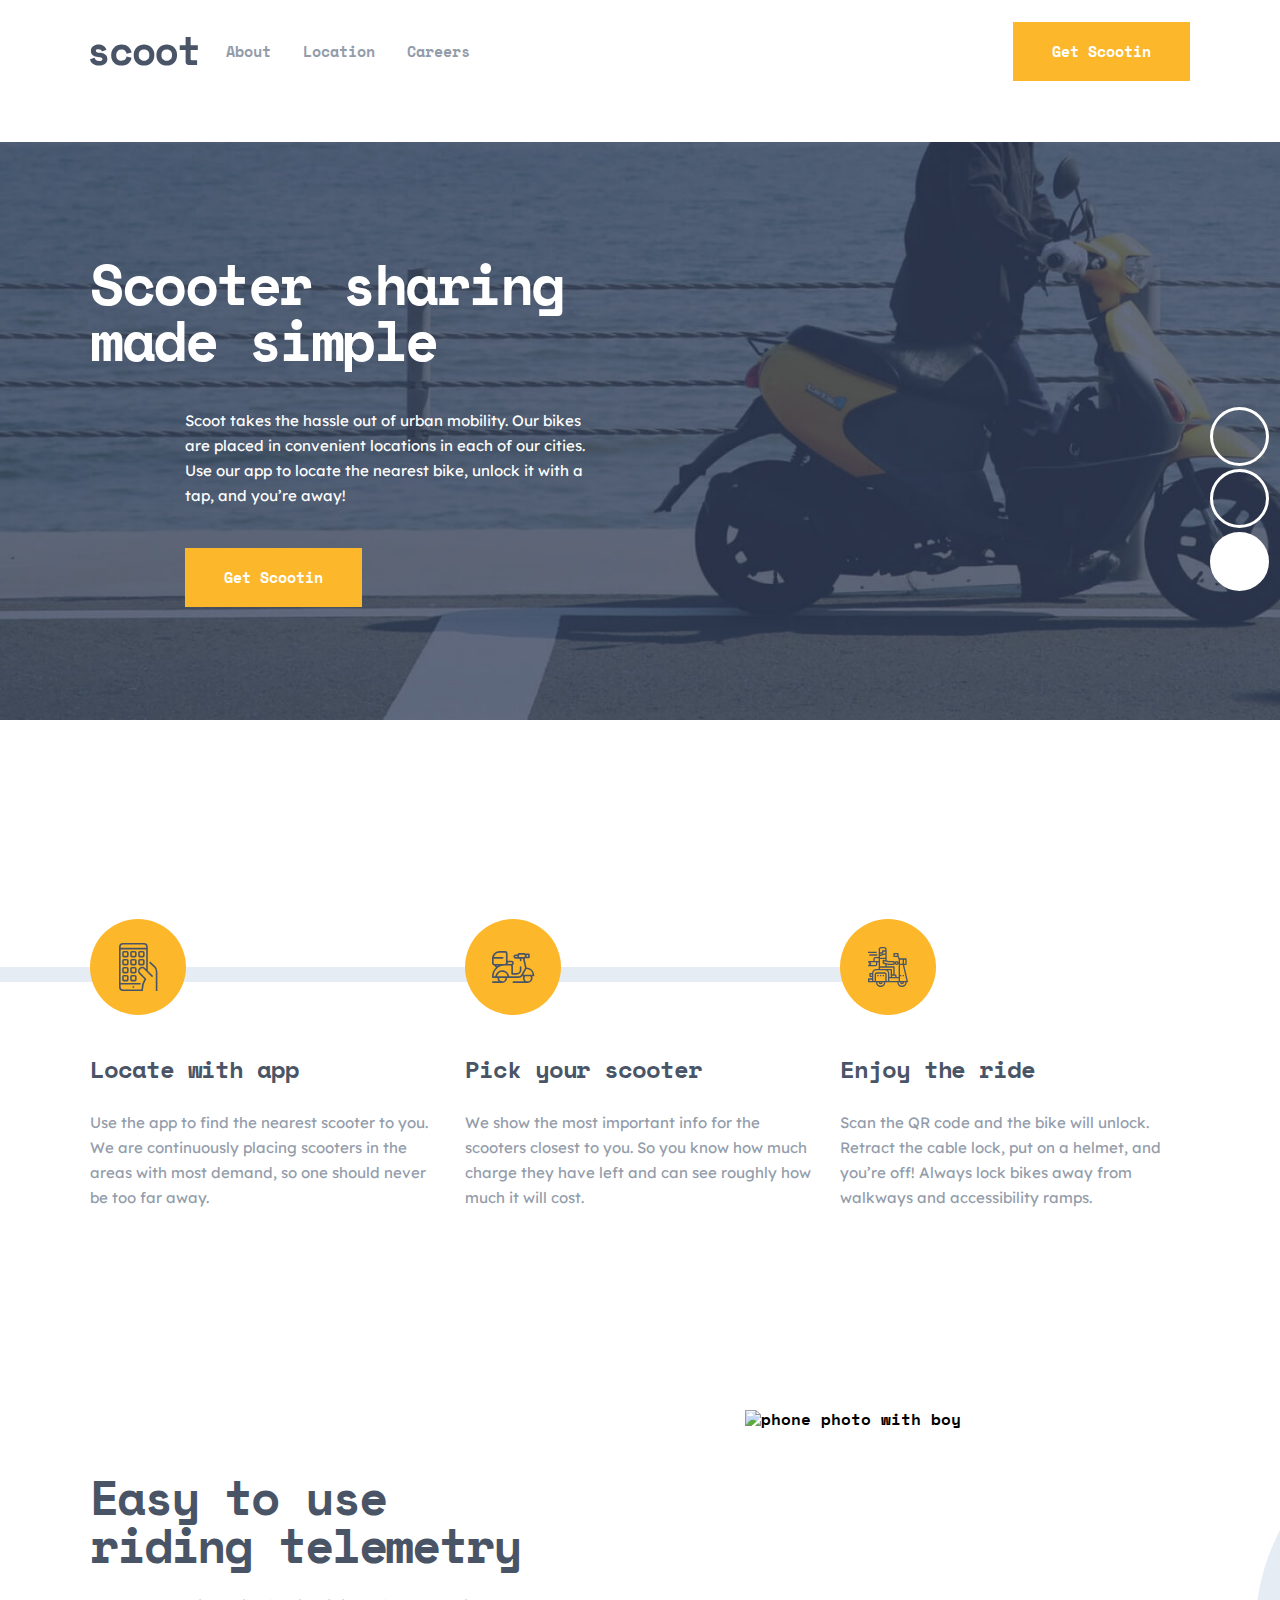
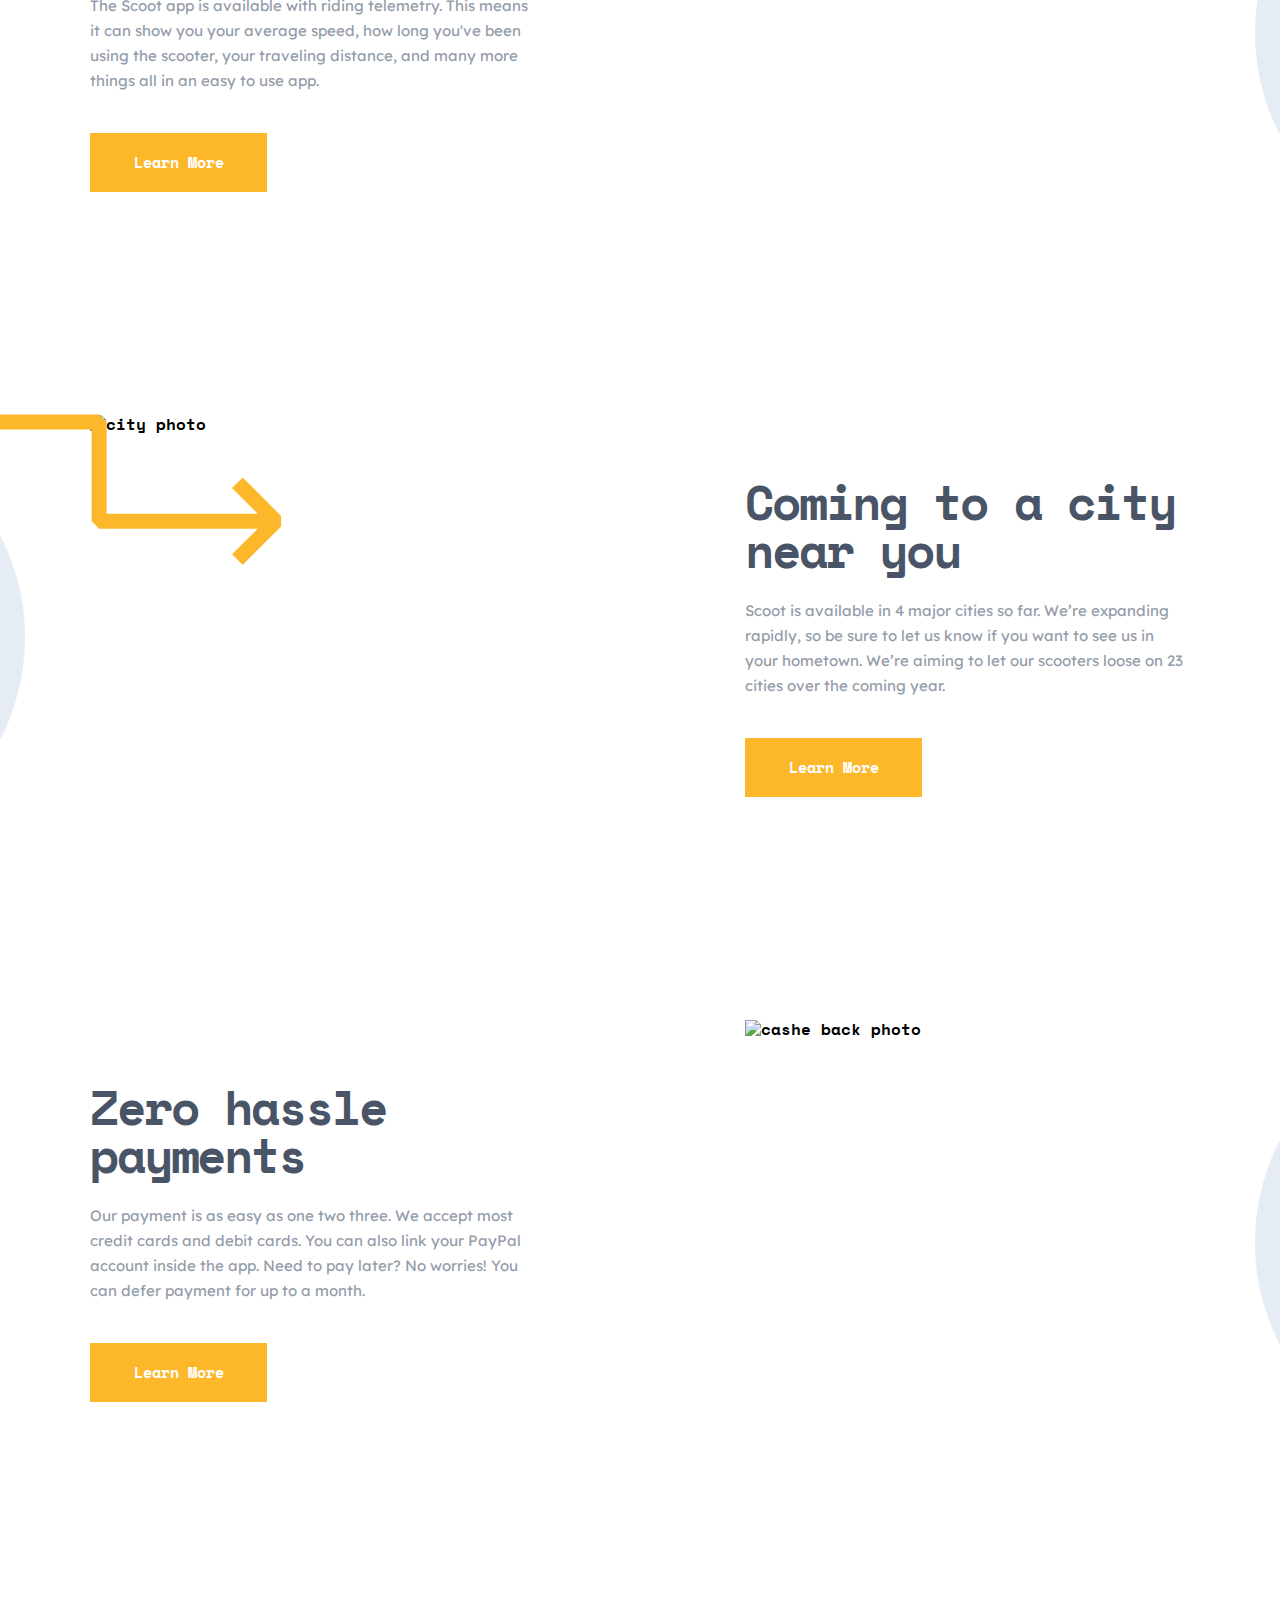
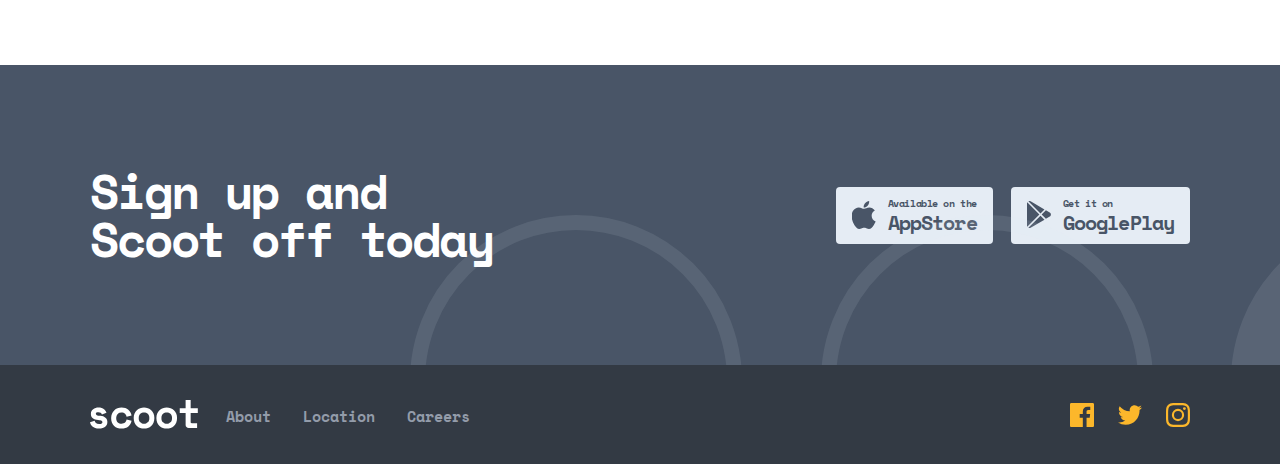
==== commit 018a9c47: "Fix bags" ====
--- a/index.html
+++ b/index.html
@@ -18,13 +18,13 @@
         <div class="container">
             <div class="site-header__wrapper">
                 <div class="site-header__inner">
-                    <a class="logo" href="#">
+                    <a class="logo" href="./index.html">
                         <img class="logo-img" src="./images/logo-black.svg" alt="site logo">
                     </a>
                     <nav class="sitenav">
                         <ul class="sitenav-list">
                             <li class="sitenav-item">
-                                <a class="sitenav-link" href="#">About</a>
+                                <a class="sitenav-link" href="./about.html">About</a>
                             </li>
                             <li class="sitenav-item">
                                 <a class="sitenav-link" href="#">Location</a>
@@ -38,135 +38,12 @@
                 <a class="scoot-link" href="#">Get Scootin</a>
             </div>
         </div>
-        <header class="site-header">
-            <div class="container">
-                <div class="site-header__wrapper">
-                    <div class="site-header__inner">
-                        <a href="#">
-                            <img src="./images/logo-black.svg" alt="site logo">
-                        </a>
-                        <nav class="sitenav">
-                            <ul class="sitenav-list">
-                            <li class="sitenav-item">
-                                <a class="sitenav-link" href="#">About</a>
-                                </li>
-                                <li class="sitenav-item">>
-                                    <a class="sitenav-link" href="#">Location</a>
-                                </li>
-                                <li class="sitenav-item">
-                                <a class="sitenav-link" href="#">Careers</a>
-                                </li>
-                            </ul>
-                        </nav>
-                    </div>
-                    <a class="scoot-link" href="#">Get Scootin</a>
-                </div>
-            </div>
-        </header>
     </header>
     <!-- Header finish -->
     
     <!-- Main start -->
     <main class="site-main">
         <!-- Hero section start  -->
-        <section class="about-hero">
-            <div class="container">
-                <h2 class="about-hero__title">About</h2>
-                <ul class="about-hero__list">
-                    <li class="about-hero__item">
-                        <img class="about-hero__item-img" src="./images/phone.png" alt="phone photo with girl">
-                        <div class="about-hero__item-inner">
-                            <h3 class="about-hero__item-title">Mobility for the digital era</h3>
-                            <p class="about-hero__item-desc">Getting around should be simple (and even fun!) for everyone. We embrace technology to provide low cost, smart access to scooters at your fingertips.</p>
-                        </div>
-                    </li>
-                    <li class="about-hero__item">
-                        <img class="about-hero__item-img" src="./images/bus.png" alt="bus photo">
-                        <div class="about-hero__item-inner">
-                            <h3 class="about-hero__item-title">Better urban living</h3>
-                            <p class="about-hero__item-desc">We’re helping connect cities and bring people closer together. Our scooters are also fully-electric and we offset the minimal carbon footprint for each ride.</p>
-                        </div>
-                    </li>
-                </ul>
-            </div>
-        </section>
-        <!-- Hero section finish  -->
-        
-        
-        
-        
-        <!-- our values section start  -->
-        <section class="our-values">
-            <div class="container">
-                <h2 class="our-values__title">Our values</h2>
-                <ul class="our-values__list">
-                    <li class="our-values__item">
-                        <img class="our-values__item-img" src="./images/iphone.png" alt="decoration img">
-                        <span class="our-values__item-number">01</span>
-                        <h3 class="our-values__item-title">Our tech</h3>
-                        <p class="our-values__item-desc">We’re using cutting edge technology to drive accessible urban transportation forward. Our fully electric scooters are a joy to ride!</p>
-                    </li>
-                    <li class="our-values__item">
-                        <img class="our-values__item-img" src="./images/motocicle.png" alt="decoration img">
-                        <span class="our-values__item-number">02</span>
-                        <h3 class="our-values__item-title">Our integrity</h3>
-                        <p class="our-values__item-desc">We are fully committed to deliver a great yet safe, sustainable micro-mobility experience in every city we serve.</p>
-                    </li>
-                    <li class="our-values__item">
-                        <img class="our-values__item-img" src="./images/peoples.png" alt="decoration img">
-                        <span class="our-values__item-number">03</span>
-                        <h3 class="our-values__item-title">Our community</h3>
-                        <p class="our-values__item-desc">We support every community we serve. All workers are paid a living wage based on their location and are Scoot employees.</p>
-                    </li>
-                </ul>
-            </div>
-        </section>
-        <!-- our values section finish  -->
-        
-        <!-- faqs section start -->
-        <section class="faqs">
-            <div class="container">
-                <h2 class="faqs__title">FAQs</h2>
-                <div class="faqs__wrapper">
-                    <h3 class="faqs__text">How it works</h3>
-                    <div class="faqs__inner">
-                        <details class="faqs__item">
-                            <summary class="faqs__item-title">How do I download the app?</summary>
-                            <p class="faqs__item-desc">To download the Scoot app, you can search “Scoot” in both the App and Google Play stores. An even simpler way to do it would be to click the relevant link at the bottom of this page and you’ll be re-directed to the correct page.</p>
-                        </details>
-                        <details class="faqs__item">
-                            <summary class="faqs__item-title">Can I find a nearby Scoots?</summary>
-                            <p class="faqs__item-desc">To download the Scoot app, you can search “Scoot” in both the App and Google Play stores. An even simpler way to do it would be to click the relevant link at the bottom of this page and you’ll be re-directed to the correct page.</p>
-                        </details>
-                        <details class="faqs__item faqs__item--last-item">
-                            <summary class="faqs__item-title">Do I need a license to ride?</summary>
-                            <p class="faqs__item-desc">To download the Scoot app, you can search “Scoot” in both the App and Google Play stores. An even simpler way to do it would be to click the relevant link at the bottom of this page and you’ll be re-directed to the correct page.</p>
-                        </details>
-                    </div>
-                </div>
-                <div class="faqs__wrapper faqs__wrapper--safe-driving">
-                    <h3 class="faqs__text">Safe driving</h3>
-                    <div class="faqs__inner">
-                        <details class="faqs__item">
-                            <summary class="faqs__item-title">Should I wear a helmet?</summary>
-                            <p class="faqs__item-desc">Yes, please do! All cities have different laws. But we strongly strongly strongly recommend always wearing a helmet regardless of the local laws. We like you and we want you to be as safe as possible while Scooting.</p>
-                        </details>
-                        <details class="faqs__item">
-                            <summary class="faqs__item-title">How about the rules & regulations?</summary>
-                            <p class="faqs__item-desc">Yes, please do! All cities have different laws. But we strongly strongly strongly recommend always wearing a helmet regardless of the local laws. We like you and we want you to be as safe as possible while Scooting.</p>
-                        </details>
-                        <details class="faqs__item faqs__item--last-item">
-                            <summary class="faqs__item-title">What if I damage my Scoot?</summary>
-                            <p class="faqs__item-desc">Yes, please do! All cities have different laws. But we strongly strongly strongly recommend always wearing a helmet regardless of the local laws. We like you and we want you to be as safe as possible while Scooting.</p>
-                        </details>
-                    </div>
-                </div>
-            </div>
-        </section>
-        <!-- faqs section finish -->
-        
-        
-        <!-- site article start -->
         <section class="hero-section">
             <div class="container">
                 <div class="hero-section__textbox">
@@ -188,7 +65,7 @@
             </div>
         </section>
         <!-- Hero section finish  -->
-
+        
         <section class="description-app">
             <div class="container">
                 <h2 class="visually-hidden">About app</h2>
@@ -219,10 +96,10 @@
                         </p>
                     </li>
                 </ul>
-
+                
             </div>
         </section>
-
+        
         <section class="our-advantages">
             <div class="container">
                 <ul class="our-advantages__list">
@@ -278,8 +155,8 @@
                 </ul>
             </div>
         </section>
-
-
+        
+        
         <article class="site-article">
             <div class="container">
                 <div class="site-article__box">
@@ -310,40 +187,30 @@
                 </div>
             </div>
         </article>
-        <!-- site article finish -->
-        
     </main>
     <!-- Main finish  -->
     
-    <!-- site footer start -->
+    <!-- Footer start -->
     <footer class="site-footer">
         <div class="container">
             <div class="site-footer__box">
-                <a href="./index.html">
-                    <img src="./images/logo-black.svg" alt="site logo">
+                <a class="logo logo--white" href="./index.html">
+                    <svg width="108" height="29" fill="currentColor" xmlns="http://www.w3.org/2000/svg"><path fill-rule="evenodd" clip-rule="evenodd" d="M107.097 23.2V28h-8.4c-.907 0-1.647-.293-2.22-.88-.573-.587-.86-1.333-.86-2.24V12.96h-5.88v-4.8h5.88V0h5.04v8.16h7.16v4.8h-7.16V22c0 .8.36 1.2 1.08 1.2h5.36ZM9.12 28.56c2.613 0 4.64-.587 6.08-1.76 1.44-1.173 2.16-2.747 2.16-4.72v-.24c0-1.787-.64-3.18-1.92-4.18-1.28-1-2.933-1.607-4.96-1.82-1.76-.187-2.973-.42-3.64-.7-.667-.28-1-.74-1-1.38 0-.453.213-.833.64-1.14.427-.307 1.067-.46 1.92-.46.933 0 1.693.207 2.28.62.587.413 1 .98 1.24 1.7l4.56-1.84a8.832 8.832 0 0 0-.92-1.74c-.4-.6-.92-1.147-1.56-1.64-.64-.493-1.42-.893-2.34-1.2-.92-.307-2.007-.46-3.26-.46-.96 0-1.893.133-2.8.4a7.473 7.473 0 0 0-2.4 1.18 6.193 6.193 0 0 0-1.68 1.9c-.427.747-.64 1.613-.64 2.6v.24c0 1.893.66 3.327 1.98 4.3 1.32.973 3.1 1.553 5.34 1.74.827.08 1.513.187 2.06.32.547.133.98.3 1.3.5.32.2.54.413.66.64.12.227.18.473.18.74 0 .453-.233.873-.7 1.26-.467.387-1.327.58-2.58.58-1.413 0-2.46-.32-3.14-.96-.68-.64-1.127-1.387-1.34-2.24L0 22.32c.133.693.393 1.407.78 2.14.387.733.94 1.4 1.66 2 .72.6 1.627 1.1 2.72 1.5 1.093.4 2.413.6 3.96.6Zm22.454 0c2.827 0 5.087-.72 6.78-2.16 1.694-1.44 2.767-3.333 3.22-5.68l-4.96-1.24c-.24 1.307-.766 2.347-1.58 3.12-.813.773-1.993 1.16-3.54 1.16-.72 0-1.4-.113-2.04-.34a4.705 4.705 0 0 1-1.68-1.02c-.48-.453-.86-1.02-1.14-1.7-.28-.68-.42-1.46-.42-2.34v-.24c0-.88.14-1.673.42-2.38.28-.707.66-1.307 1.14-1.8a5.006 5.006 0 0 1 1.68-1.14 5.25 5.25 0 0 1 2.04-.4c1.547 0 2.747.427 3.6 1.28.854.853 1.36 1.867 1.52 3.04l4.96-1.28c-.453-2.347-1.54-4.24-3.26-5.68-1.72-1.44-3.966-2.16-6.74-2.16-1.44 0-2.793.24-4.06.72a9.726 9.726 0 0 0-3.32 2.08c-.946.907-1.686 2-2.22 3.28-.533 1.28-.8 2.72-.8 4.32v.48c0 1.6.267 3.027.8 4.28.534 1.253 1.267 2.307 2.2 3.16.934.853 2.034 1.507 3.3 1.96 1.267.453 2.634.68 4.1.68Zm26.355-.68c-1.24.453-2.54.68-3.9.68-1.36 0-2.66-.227-3.9-.68a9.996 9.996 0 0 1-3.3-1.98c-.96-.867-1.72-1.933-2.28-3.2-.56-1.267-.84-2.727-.84-4.38v-.48c0-1.627.28-3.073.84-4.34.56-1.267 1.32-2.34 2.28-3.22a9.827 9.827 0 0 1 3.3-2c1.24-.453 2.54-.68 3.9-.68 1.36 0 2.66.227 3.9.68a9.827 9.827 0 0 1 3.3 2c.96.88 1.72 1.953 2.28 3.22.56 1.267.84 2.713.84 4.34v.48c0 1.653-.28 3.113-.84 4.38-.56 1.267-1.32 2.333-2.28 3.2a9.996 9.996 0 0 1-3.3 1.98Zm-3.9-4.12c-.72 0-1.4-.12-2.04-.36a4.95 4.95 0 0 1-1.68-1.04 4.911 4.911 0 0 1-1.14-1.66c-.28-.653-.42-1.393-.42-2.22v-.8c0-.827.14-1.567.42-2.22.28-.653.66-1.207 1.14-1.66a4.95 4.95 0 0 1 1.68-1.04c.64-.24 1.32-.36 2.04-.36s1.4.12 2.04.36c.64.24 1.2.587 1.68 1.04.48.453.86 1.007 1.14 1.66.28.653.42 1.393.42 2.22v.8c0 .827-.14 1.567-.42 2.22a4.911 4.911 0 0 1-1.14 1.66c-.48.453-1.04.8-1.68 1.04-.64.24-1.32.36-2.04.36Zm26.594 4.12c-1.24.453-2.54.68-3.9.68-1.36 0-2.66-.227-3.9-.68a9.996 9.996 0 0 1-3.3-1.98c-.96-.867-1.72-1.933-2.28-3.2-.56-1.267-.84-2.727-.84-4.38v-.48c0-1.627.28-3.073.84-4.34.56-1.267 1.32-2.34 2.28-3.22a9.827 9.827 0 0 1 3.3-2c1.24-.453 2.54-.68 3.9-.68 1.36 0 2.66.227 3.9.68a9.827 9.827 0 0 1 3.3 2c.96.88 1.72 1.953 2.28 3.22.56 1.267.84 2.713.84 4.34v.48c0 1.653-.28 3.113-.84 4.38-.56 1.267-1.32 2.333-2.28 3.2a9.996 9.996 0 0 1-3.3 1.98Zm-3.9-4.12c-.72 0-1.4-.12-2.04-.36a4.95 4.95 0 0 1-1.68-1.04 4.911 4.911 0 0 1-1.14-1.66c-.28-.653-.42-1.393-.42-2.22v-.8c0-.827.14-1.567.42-2.22.28-.653.66-1.207 1.14-1.66a4.95 4.95 0 0 1 1.68-1.04c.64-.24 1.32-.36 2.04-.36s1.4.12 2.04.36c.64.24 1.2.587 1.68 1.04.48.453.86 1.007 1.14 1.66.28.653.42 1.393.42 2.22v.8c0 .827-.14 1.567-.42 2.22a4.911 4.911 0 0 1-1.14 1.66c-.48.453-1.04.8-1.68 1.04-.64.24-1.32.36-2.04.36Z" fill="currentColor"/></svg>
                 </a>
                 <nav class="sitenav">
                     <ul class="sitenav-list">
                         <li class="sitenav-item">
-                            <a class="sitenav-link" href="#">About</a>
+                            <a class="sitenav-link" href="./about.html">About</a>
                         </li>
-                        <li class="sitenav-item">>
+                        <li class="sitenav-item">
                             <a class="sitenav-link" href="#">Location</a>
                         </li>
                         <li class="sitenav-item">
-
                             <a class="sitenav-link" href="#">Careers</a>
                         </li>
                     </ul>
                 </nav>
                 
-
-                        <a class="sitenav-link" href="#">Careers</a>
-                        </li>
-                    </ul>
-                </nav>
-
-
                 <ul class="site-footer__list">
                     <li class="site-footer__item">
                         <a class="site-footer__link" href="#">
@@ -364,6 +231,6 @@
             </div>
         </div>
     </footer>
-    <!-- site footer finish -->
+    <!-- Footer finish -->
 </body>
 </html>--- a/css/style.css
+++ b/css/style.css
@@ -41,7 +41,7 @@
     height: 100%;
 }
 
-img {
+img{
     display: block;
     height: auto;
 }
@@ -72,44 +72,6 @@
     width: 1px;
 }
 /* PAGE 1: HOME-----------------------------------  */
-.site-header {
-    padding: 22px 0;
-}
-.site-header__wrapper {
-    display: flex;
-    justify-content: space-between;
-    align-items: center;
-}
-.site-header__inner {
-    display: flex;
-    align-items: center;
-}
-.logo {
-    margin-right: 28px;
-}
-.logo-img {
-    width: 107.82px;
-    height: 28.56px;
-}
-.sitenav-list {
-    display: flex;
-    align-items: center;
-    list-style: none;
-    padding: 0;
-    margin: 0;
-}
-.sitenav-item {
-    margin-right: 32px;
-}
-.sitenav-item:last-child {
-    margin-right: 0;
-}
-.sitenav-link {
-    font-size: 15px;
-    line-height: 25px;
-    color: #939CAA;
-    text-decoration: none;
-}
 
 
 .site-main{
@@ -139,6 +101,50 @@
     }
 }
 
+
+.site-header {
+    padding: 22px 0;
+}
+.site-header__wrapper {
+    display: flex;
+    justify-content: space-between;
+    align-items: center;
+}
+.site-header__inner {
+    display: flex;
+    align-items: center;
+}
+.logo {
+    margin-right: 28px;
+}
+.logo--white{
+    color: var(--main-body-bg-color);
+}
+.logo-img {
+    width: 107.82px;
+    height: 28.56px;
+}
+.sitenav-list {
+    display: flex;
+    align-items: center;
+    list-style: none;
+    padding: 0;
+    margin: 0;
+}
+.sitenav-item {
+    margin-right: 32px;
+}
+.sitenav-item:last-child {
+    margin-right: 0;
+}
+.sitenav-link {
+    font-size: 15px;
+    line-height: 25px;
+    color: #939CAA;
+    text-decoration: none;
+}
+
+
 .hero-section__textbox {
     width: 500px;
     margin-right: auto;
@@ -263,7 +269,6 @@
 .description-app__item {
     width: 350px;
 }
-
 .description-app__item:nth-child(2) {
     margin: 0 15px;
 }
@@ -647,6 +652,8 @@
     color: #939CAA;
 }
 
+
+
 /* our values start */
 .our-values {
     padding: 60px 0;
@@ -739,8 +746,9 @@
     margin-bottom: 0;
     color: #495567;
 }
-.faqs__inner {
-}
+/* .faqs__inner {
+} */
+
 .faqs__item {
     position: relative;
     width: 730px;
@@ -790,4 +798,14 @@
 
 
 
-/* PAGE 4: LOCATION-----------------------------------  */+/* PAGE 4: LOCATION-----------------------------------  */
+
+
+
+/* PAGE 3: CAREERS-----------------------------------  */
+
+
+
+
+
+/* PAGE 4: LOCATION-----------------------------------  */
